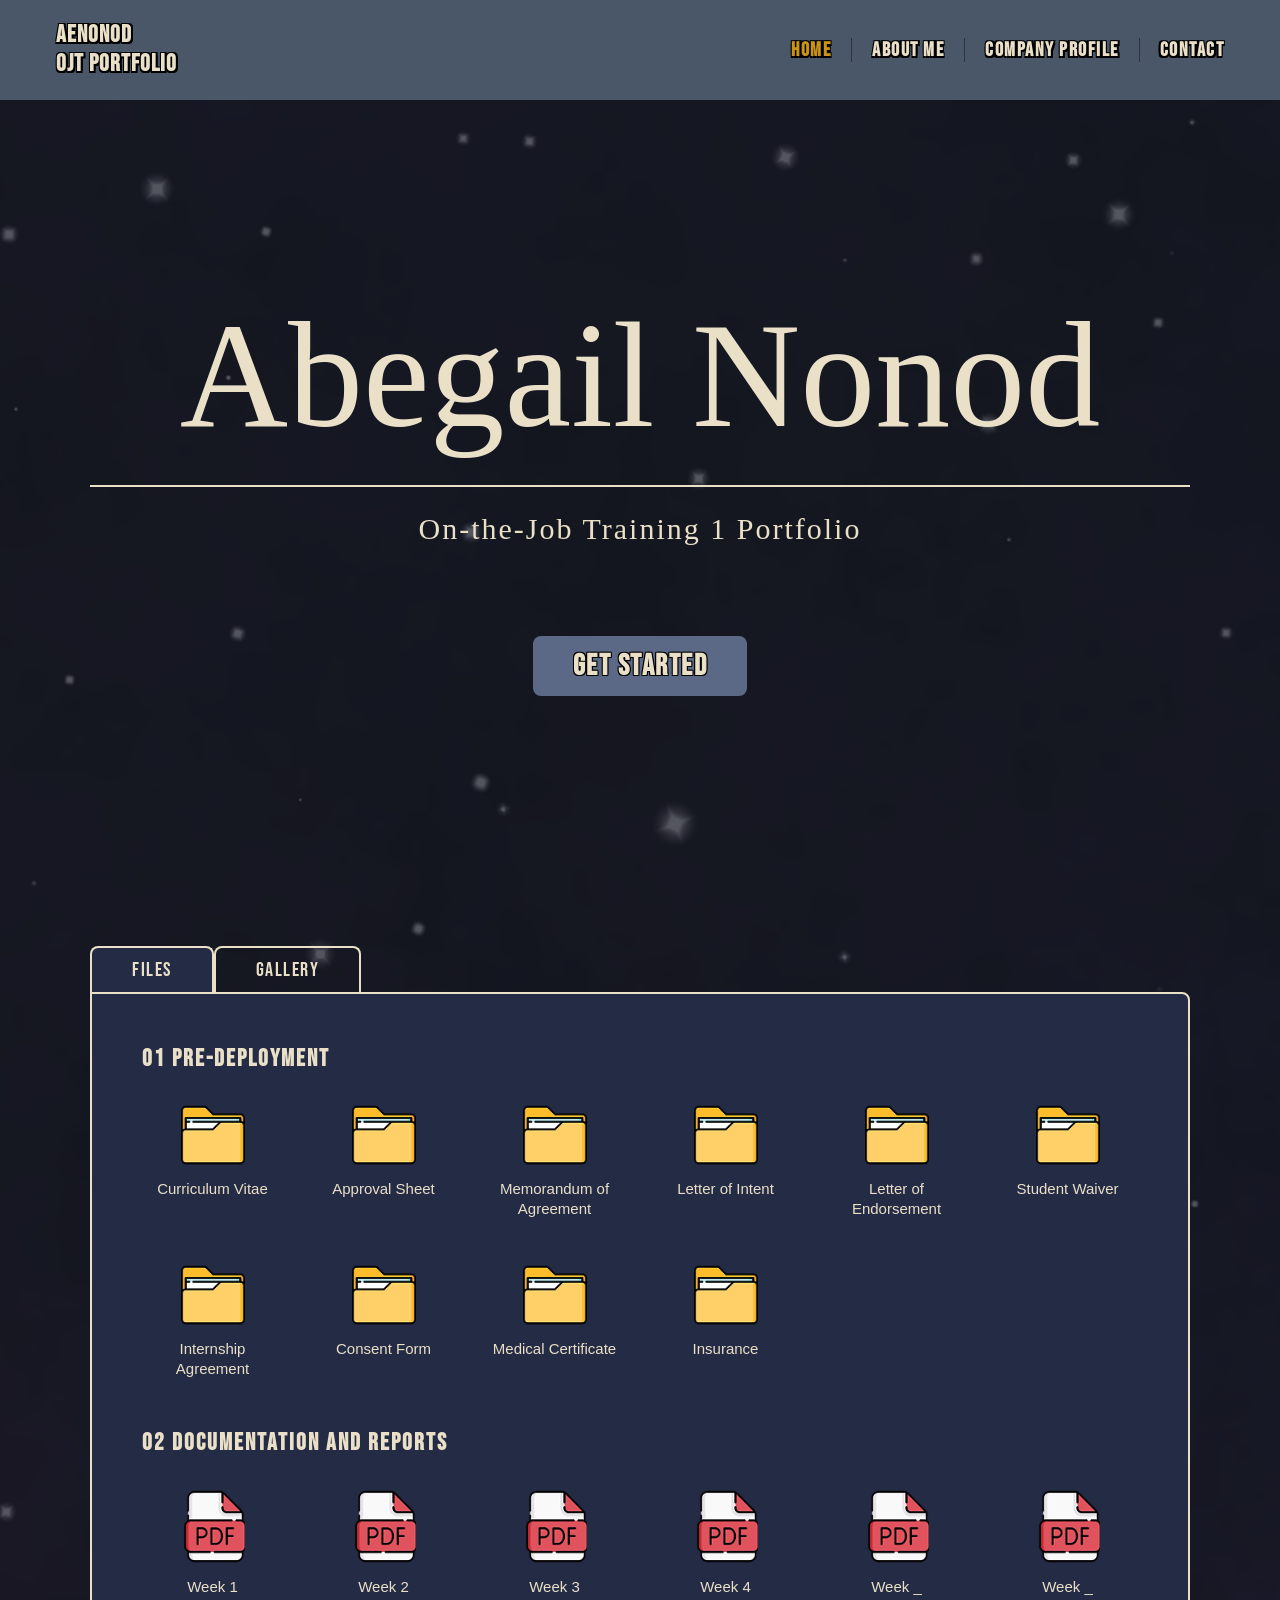
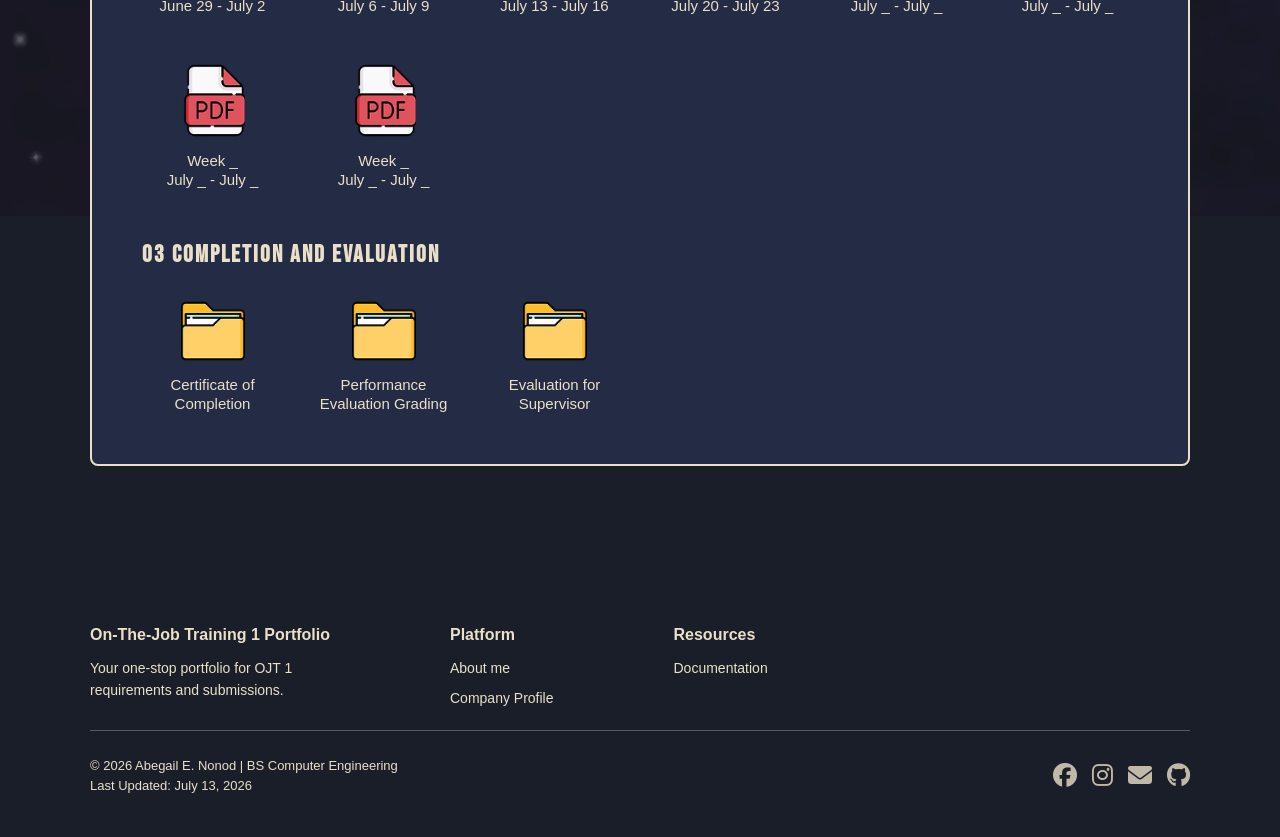
==== index.html @ c4eff2d8 "feat(index): added weeks 1-4 reports" ====
<!DOCTYPE html>
<html lang="en">
<head>
    <meta charset="UTF-8">
    <meta name="viewport" content="width=device-width, initial-scale=1.0">
    <title>Abegail Nonod | OJT Portfolio</title>
    <link rel="icon" type="image/png" href="assets/icons/web_icon.png">
    <meta name="description" content="Homepage for OJT 1 Portfolio">

    <!-- Google Fonts -->
     <!-- Header Font -->
    <link rel="preconnect" href="https://fonts.googleapis.com">
    <link rel="preconnect" href="https://fonts.gstatic.com" crossorigin>
    <link href="https://fonts.googleapis.com/css2?family=Bebas+Neue&display=swap" rel="stylesheet">
    <!-- Cover Font (Name) -->
    <link rel="preconnect" href="https://fonts.googleapis.com">
    <link rel="preconnect" href="https://fonts.gstatic.com" crossorigin>
    <link href="https://fonts.googleapis.com/css2?family=Geologica:wght,CRSV@100..900,0&family=Henny+Penny&display=swap" rel="stylesheet">
    
    <!-- Stylesheet -->
    <link rel="stylesheet" href="https://cdnjs.cloudflare.com/ajax/libs/font-awesome/6.4.2/css/all.min.css">
    <link rel="stylesheet" href="styles/style_index.css">
</head>
<body>

    <!-- Navbar -->
    <header class="navbar" id="navbar">
        <nav class="nav-texts-left" id="nav-left">
            <p>AENONOD <br> OJT PORTFOLIO</p>
        </nav>

        <nav class="nav-links-right" id="nav-right">
            <a href="homepage.html" class="active">HOME</a>
            <a href="about.html">ABOUT ME</a>
            <a href="company.html">COMPANY PROFILE</a>
            <a href="contact.html">CONTACT</a>
        </nav>

        <!-- Mobile hamburger menu button -->
        <button class="hamburger-btn" id="hamburger-btn" type="button" aria-label="Toggle navigation menu">
            <img src="../assets/icons/hamburger_menu.svg" alt="Menu Icon">
        </button>
    </header>

    <!-- Main Hero Section -->
    <section class="hero-section">
        <h1 class="hero-name">Abegail Nonod</h1>
        
        <div class="hero-divider"></div>
        
        <p class="hero-subtitle">On-the-Job Training 1 Portfolio</p>

        <a href="#portfolio-content" class="hero-btn">GET STARTED</a>
    </section>

    <!-- Portfolio Tabbed Interface -->
    <section class="portfolio-section" id="portfolio-content">
        
        <!-- The Tab Buttons -->
        <div class="tabs-container">
            <button class="tab-btn active" id="btn-files">FILES</button>
            <button class="tab-btn" id="btn-gallery">GALLERY</button>
        </div>
        
        <!-- The Main Content Frame -->
        <div class="content-frame">
            
            <!-- 1. Files Content (Visible by default) -->
            <div class="frame-content active" id="content-files">
                
                <!-- PRE-DEPLOYMENT SECTION -->
                <h3 class="section-title">01 PRE-DEPLOYMENT</h3>
                <div class="icon-grid">
                    <!-- Icon Item 1 -->
                    <div class="icon-item pdf-trigger" data-pdf="assets/files/nonod_cv.pdf">
                        <img src="assets/icons/folder.png" alt="Folder Icon">
                        <p>Curriculum Vitae</p>
                    </div>
                    
                    <!-- Icon Item 2 -->
                    <div class="icon-item">
                        <img src="assets/icons/folder.png" alt="Folder Icon">
                        <p>Approval Sheet</p>
                    </div>
                    
                    <!-- Icon Item 3 -->
                    <div class="icon-item pdf-trigger" data-pdf="assets/files/ntc_moa.pdf">
                        <img src="assets/icons/folder.png" alt="Folder Icon">
                        <p>Memorandum of Agreement</p>
                    </div>

                    <!-- Icon Item 4 -->
                    <div class="icon-item pdf-trigger" data-pdf="assets/files/nonod_loi.pdf">
                        <img src="assets/icons/folder.png" alt="Folder Icon">
                        <p>Letter of Intent</p>
                    </div>

                    <!-- Icon Item 5 -->
                    <div class="icon-item pdf-trigger" data-pdf="assets/files/nonod_loe.pdf">
                        <img src="assets/icons/folder.png" alt="Folder Icon">
                        <p>Letter of Endorsement</p>
                    </div>

                    <!-- Icon Item 6 -->
                    <div class="icon-item pdf-trigger" data-pdf="assets/files/nonod_student-waiver.pdf">
                        <img src="assets/icons/folder.png" alt="Folder Icon">
                        <p>Student Waiver</p>
                    </div>

                    <!-- Icon Item 7 -->
                    <div class="icon-item">
                        <img src="assets/icons/folder.png" alt="Folder Icon">
                        <p>Internship Agreement</p>
                    </div>

                    <!-- Icon Item 8 -->
                    <div class="icon-item">
                        <img src="assets/icons/folder.png" alt="Folder Icon">
                        <p>Consent Form</p>
                    </div>

                    <!-- Icon Item 9 -->
                    <div class="icon-item pdf-trigger" data-pdf="assets/files/nonod_medcert.pdf">
                        <img src="assets/icons/folder.png" alt="Folder Icon">
                        <p>Medical Certificate</p>
                    </div>

                    <!-- Icon Item 10 -->
                    <div class="icon-item pdf-trigger" data-pdf="assets/files/nonod_insurance.pdf">
                        <img src="assets/icons/folder.png" alt="Folder Icon">
                        <p>Insurance</p>
                    </div>
                </div>

                <!-- DOCUMENTATION AND REPORTS SECTION -->
                <h3 class="section-title" style="margin-top: 50px;">02 DOCUMENTATION AND REPORTS</h3>
                <div class="icon-grid">
                    <!-- PDF Item 1 -->
                    <div class="icon-item pdf-trigger" data-pdf="assets/files/weekly-docu_week1.pdf">
                        <img src="assets/icons/pdf.png" alt="PDF Icon">
                        <p>Week 1<br>June 29 - July 2</p>
                    </div>
                    
                    <!-- PDF Item 2 -->
                    <div class="icon-item pdf-trigger" data-pdf="assets/files/weekly-docu_week2.pdf">
                        <img src="assets/icons/pdf.png" alt="PDF Icon">
                        <p>Week 2<br>July 6 - July 9</p>
                    </div>

                    <!-- PDF Item 3 -->
                    <div class="icon-item pdf-trigger" data-pdf="assets/files/weekly-docu_week3.pdf">
                        <img src="assets/icons/pdf.png" alt="PDF Icon">
                        <p>Week 3<br>July 13 - July 16</p>
                    </div>

                    <!-- PDF Item 4 -->
                    <div class="icon-item pdf-trigger" data-pdf="assets/files/weekly-docu_week4.pdf">
                        <img src="assets/icons/pdf.png" alt="PDF Icon">
                        <p>Week 4<br>July 20 - July 23</p>
                    </div>

                    <!-- PDF Item 5 -->
                    <div class="icon-item">
                        <img src="assets/icons/pdf.png" alt="PDF Icon">
                        <p>Week _<br>July _ - July _</p>
                    </div>

                    <!-- PDF Item 6 -->
                    <div class="icon-item">
                        <img src="assets/icons/pdf.png" alt="PDF Icon">
                        <p>Week _<br>July _ - July _</p>
                    </div>

                    <!-- PDF Item 7 -->
                    <div class="icon-item">
                        <img src="assets/icons/pdf.png" alt="PDF Icon">
                        <p>Week _<br>July _ - July _</p>
                    </div>

                    <!-- PDF Item 8 -->
                    <div class="icon-item">
                        <img src="assets/icons/pdf.png" alt="PDF Icon">
                        <p>Week _<br>July _ - July _</p>
                    </div>
                </div>

                <!-- COMPLETION AND EVALUATION SECTION -->
                <h3 class="section-title" style="margin-top: 50px;">03 COMPLETION AND EVALUATION</h3>
                <div class="icon-grid">
                    <!-- Icon Item 1 -->
                    <div class="icon-item">
                        <img src="assets/icons/folder.png" alt="Folder Icon">
                        <p>Certificate of Completion</p>
                    </div>

                    <!-- Icon Item 2 -->
                    <div class="icon-item">
                        <img src="assets/icons/folder.png" alt="Folder Icon">
                        <p>Performance Evaluation Grading</p>
                    </div>

                    <!-- Icon Item 3 -->
                    <div class="icon-item">
                        <img src="assets/icons/folder.png" alt="Folder Icon">
                        <p>Evaluation for Supervisor</p>
                    </div>
                </div>

            </div>
            
            <!-- 2. Gallery Content (Hidden by default) -->
            <div class="frame-content" id="content-gallery">
                <h3 class="section-title">WEEK 1</h3>
                <div class="gallery-grid">
                    
                    <div class="polaroid gallery-trigger" data-index="0">
                        <div class="polaroid-inner">
                            <img src="assets/images/week1/0629-1.jpg" alt="Gallery Photo 1" class="gallery-img">
                            <p class="caption">06_29_2026.jpg</p>
                            <i class="fa-solid fa-star star-top-right"></i>
                            <i class="fa-solid fa-star star-bottom-left"></i>
                        </div>
                    </div>

                    <div class="polaroid gallery-trigger" data-index="1">
                        <div class="polaroid-inner">
                            <img src="assets/images/week1/0629-2.jpg" alt="Gallery Photo 2" class="gallery-img">
                            <p class="caption">06_29_2026.jpg</p>
                            <i class="fa-solid fa-star star-top-right"></i>
                            <i class="fa-solid fa-star star-bottom-left"></i>
                        </div>
                    </div>

                    <div class="polaroid gallery-trigger" data-index="2">
                        <div class="polaroid-inner">
                            <img src="assets/images/week1/0629-3.jpg" alt="Gallery Photo 3" class="gallery-img">
                            <p class="caption">06_29_2026.jpg</p>
                            <i class="fa-solid fa-star star-top-right"></i>
                            <i class="fa-solid fa-star star-bottom-left"></i>
                        </div>
                    </div>

                    <div class="polaroid gallery-trigger" data-index="3">
                        <div class="polaroid-inner">
                            <img src="assets/images/week1/0629-4.jpg" alt="Gallery Photo 4" class="gallery-img">
                            <p class="caption">06_29_2026.jpg</p>
                            <i class="fa-solid fa-star star-top-right"></i>
                            <i class="fa-solid fa-star star-bottom-left"></i>
                        </div>
                    </div>

                    <div class="polaroid gallery-trigger" data-index="4">
                        <div class="polaroid-inner">
                            <img src="assets/images/week1/0629-5.jpg" alt="Gallery Photo 5" class="gallery-img">
                            <p class="caption">06_29_2026.jpg</p>
                            <i class="fa-solid fa-star star-top-right"></i>
                            <i class="fa-solid fa-star star-bottom-left"></i>
                        </div>
                    </div>

                    <div class="polaroid gallery-trigger" data-index="5">
                        <div class="polaroid-inner">
                            <img src="assets/images/week1/0629-6.jpg" alt="Gallery Photo 6" class="gallery-img">
                            <p class="caption">06_29_2026.jpg</p>
                            <i class="fa-solid fa-star star-top-right"></i>
                            <i class="fa-solid fa-star star-bottom-left"></i>
                        </div>
                    </div>

                    <div class="polaroid gallery-trigger" data-index="6">
                        <div class="polaroid-inner">
                            <img src="assets/images/week1/0629-7.jpg" alt="Gallery Photo 7" class="gallery-img">
                            <p class="caption">06_29_2026.jpg</p>
                            <i class="fa-solid fa-star star-top-right"></i>
                            <i class="fa-solid fa-star star-bottom-left"></i>
                        </div>
                    </div>

                    <div class="polaroid gallery-trigger" data-index="7">
                        <div class="polaroid-inner">
                            <img src="assets/images/week1/0629-8.jpg" alt="Gallery Photo 8" class="gallery-img">
                            <p class="caption">06_29_2026.jpg</p>
                            <i class="fa-solid fa-star star-top-right"></i>
                            <i class="fa-solid fa-star star-bottom-left"></i>
                        </div>
                    </div>

                    <div class="polaroid gallery-trigger" data-index="8">
                        <div class="polaroid-inner">
                            <img src="assets/images/week1/0630-1.jpg" alt="Gallery Photo 9" class="gallery-img">
                            <p class="caption">06_30_2026.jpg</p>
                            <i class="fa-solid fa-star star-top-right"></i>
                            <i class="fa-solid fa-star star-bottom-left"></i>
                        </div>
                    </div>

                    <div class="polaroid gallery-trigger" data-index="9">
                        <div class="polaroid-inner">
                            <img src="assets/images/week1/0630-2.jpg" alt="Gallery Photo 10" class="gallery-img">
                            <p class="caption">06_30_2026.jpg</p>
                            <i class="fa-solid fa-star star-top-right"></i>
                            <i class="fa-solid fa-star star-bottom-left"></i>
                        </div>
                    </div>

                    <div class="polaroid gallery-trigger" data-index="10">
                        <div class="polaroid-inner">
                            <img src="assets/images/week1/0702-1.jpg" alt="Gallery Photo 11" class="gallery-img">
                            <p class="caption">07_02_2026.jpg</p>
                            <i class="fa-solid fa-star star-top-right"></i>
                            <i class="fa-solid fa-star star-bottom-left"></i>
                        </div>
                    </div>

                    <div class="polaroid gallery-trigger" data-index="11">
                        <div class="polaroid-inner">
                            <img src="assets/images/week1/0702-2.jpg" alt="Gallery Photo 12" class="gallery-img">
                            <p class="caption">07_02_2026.jpg</p>
                            <i class="fa-solid fa-star star-top-right"></i>
                            <i class="fa-solid fa-star star-bottom-left"></i>
                        </div>
                    </div>

                    <div class="polaroid gallery-trigger" data-index="12">
                        <div class="polaroid-inner">
                            <img src="assets/images/week1/0702-3.jpg" alt="Gallery Photo 13" class="gallery-img">
                            <p class="caption">07_02_2026.jpg</p>
                            <i class="fa-solid fa-star star-top-right"></i>
                            <i class="fa-solid fa-star star-bottom-left"></i>
                        </div>
                    </div>

                    <div class="polaroid gallery-trigger" data-index="13">
                        <div class="polaroid-inner">
                            <img src="assets/images/week1/0702-4.jpg" alt="Gallery Photo 14" class="gallery-img">
                            <p class="caption">07_02_2026.jpg</p>
                            <i class="fa-solid fa-star star-top-right"></i>
                            <i class="fa-solid fa-star star-bottom-left"></i>
                        </div>
                    </div>
                    
                </div>

                <h3 class="section-title"><br>WEEK 2</h3>
                <div class="gallery-grid">
                    
                    <div class="polaroid gallery-trigger" data-index="0">
                        <div class="polaroid-inner">
                            <img src="assets/images/week2/0706-1.jpg" alt="Gallery Photo 1" class="gallery-img">
                            <p class="caption">07_06_2026.jpg</p>
                            <i class="fa-solid fa-star star-top-right"></i>
                            <i class="fa-solid fa-star star-bottom-left"></i>
                        </div>
                    </div>

                    <div class="polaroid gallery-trigger" data-index="1">
                        <div class="polaroid-inner">
                            <img src="assets/images/week2/0706-2.jpg" alt="Gallery Photo 2" class="gallery-img">
                            <p class="caption">07_06_2026.jpg</p>
                            <i class="fa-solid fa-star star-top-right"></i>
                            <i class="fa-solid fa-star star-bottom-left"></i>
                        </div>
                    </div>

                    <div class="polaroid gallery-trigger" data-index="2">
                        <div class="polaroid-inner">
                            <img src="assets/images/week2/0706-3.jpg" alt="Gallery Photo 3" class="gallery-img">
                            <p class="caption">07_06_2026.jpg</p>
                            <i class="fa-solid fa-star star-top-right"></i>
                            <i class="fa-solid fa-star star-bottom-left"></i>
                        </div>
                    </div>

                    <div class="polaroid gallery-trigger" data-index="3">
                        <div class="polaroid-inner">
                            <img src="assets/images/week2/0706-4.jpg" alt="Gallery Photo 4" class="gallery-img">
                            <p class="caption">07_06_2026.jpg</p>
                            <i class="fa-solid fa-star star-top-right"></i>
                            <i class="fa-solid fa-star star-bottom-left"></i>
                        </div>
                    </div>

                    <div class="polaroid gallery-trigger" data-index="4">
                        <div class="polaroid-inner">
                            <img src="assets/images/week2/0706-5.jpg" alt="Gallery Photo 5" class="gallery-img">
                            <p class="caption">07_06_2026.jpg</p>
                            <i class="fa-solid fa-star star-top-right"></i>
                            <i class="fa-solid fa-star star-bottom-left"></i>
                        </div>
                    </div>

                    <div class="polaroid gallery-trigger" data-index="5">
                        <div class="polaroid-inner">
                            <img src="assets/images/week2/0706-6.jpg" alt="Gallery Photo 6" class="gallery-img">
                            <p class="caption">07_06_2026.jpg</p>
                            <i class="fa-solid fa-star star-top-right"></i>
                            <i class="fa-solid fa-star star-bottom-left"></i>
                        </div>
                    </div>

                    <div class="polaroid gallery-trigger" data-index="6">
                        <div class="polaroid-inner">
                            <img src="assets/images/week2/0706-7.jpg" alt="Gallery Photo 7" class="gallery-img">
                            <p class="caption">07_06_2026.jpg</p>
                            <i class="fa-solid fa-star star-top-right"></i>
                            <i class="fa-solid fa-star star-bottom-left"></i>
                        </div>
                    </div>

                    <div class="polaroid gallery-trigger" data-index="7">
                        <div class="polaroid-inner">
                            <img src="assets/images/week2/0706-8.jpg" alt="Gallery Photo 8" class="gallery-img">
                            <p class="caption">07_06_2026.jpg</p>
                            <i class="fa-solid fa-star star-top-right"></i>
                            <i class="fa-solid fa-star star-bottom-left"></i>
                        </div>
                    </div>

                    <div class="polaroid gallery-trigger" data-index="8">
                        <div class="polaroid-inner">
                            <img src="assets/images/week2/0707-1.jpg" alt="Gallery Photo 9" class="gallery-img">
                            <p class="caption">07_07_2026.jpg</p>
                            <i class="fa-solid fa-star star-top-right"></i>
                            <i class="fa-solid fa-star star-bottom-left"></i>
                        </div>
                    </div>

                    <div class="polaroid gallery-trigger" data-index="9">
                        <div class="polaroid-inner">
                            <img src="assets/images/week2/0707-2.jpg" alt="Gallery Photo 10" class="gallery-img">
                            <p class="caption">07_07_2026.jpg</p>
                            <i class="fa-solid fa-star star-top-right"></i>
                            <i class="fa-solid fa-star star-bottom-left"></i>
                        </div>
                    </div>

                    <div class="polaroid gallery-trigger" data-index="10">
                        <div class="polaroid-inner">
                            <img src="assets/images/week2/0707-3.jpg" alt="Gallery Photo 11" class="gallery-img">
                            <p class="caption">07_07_2026.jpg</p>
                            <i class="fa-solid fa-star star-top-right"></i>
                            <i class="fa-solid fa-star star-bottom-left"></i>
                        </div>
                    </div>

                    <div class="polaroid gallery-trigger" data-index="11">
                        <div class="polaroid-inner">
                            <img src="assets/images/week2/0707-4.jpg" alt="Gallery Photo 12" class="gallery-img">
                            <p class="caption">07_07_2026.jpg</p>
                            <i class="fa-solid fa-star star-top-right"></i>
                            <i class="fa-solid fa-star star-bottom-left"></i>
                        </div>
                    </div>

                    <div class="polaroid gallery-trigger" data-index="12">
                        <div class="polaroid-inner">
                            <img src="assets/images/week2/0707-5.jpg" alt="Gallery Photo 13" class="gallery-img">
                            <p class="caption">07_07_2026.jpg</p>
                            <i class="fa-solid fa-star star-top-right"></i>
                            <i class="fa-solid fa-star star-bottom-left"></i>
                        </div>
                    </div>

                    <div class="polaroid gallery-trigger" data-index="13">
                        <div class="polaroid-inner">
                            <img src="assets/images/week2/0708-1.jpg" alt="Gallery Photo 14" class="gallery-img">
                            <p class="caption">07_08_2026.jpg</p>
                            <i class="fa-solid fa-star star-top-right"></i>
                            <i class="fa-solid fa-star star-bottom-left"></i>
                        </div>
                    </div>

                    <div class="polaroid gallery-trigger" data-index="14">
                        <div class="polaroid-inner">
                            <img src="assets/images/week2/0708-2.jpg" alt="Gallery Photo 15" class="gallery-img">
                            <p class="caption">07_08_2026.jpg</p>
                            <i class="fa-solid fa-star star-top-right"></i>
                            <i class="fa-solid fa-star star-bottom-left"></i>
                        </div>
                    </div>

                    <div class="polaroid gallery-trigger" data-index="15">
                        <div class="polaroid-inner">
                            <img src="assets/images/week2/0708-3.jpg" alt="Gallery Photo 16" class="gallery-img">
                            <p class="caption">07_08_2026.jpg</p>
                            <i class="fa-solid fa-star star-top-right"></i>
                            <i class="fa-solid fa-star star-bottom-left"></i>
                        </div>
                    </div>

                    <div class="polaroid gallery-trigger" data-index="16">
                        <div class="polaroid-inner">
                            <img src="assets/images/week2/0708-4.jpg" alt="Gallery Photo 17" class="gallery-img">
                            <p class="caption">07_08_2026.jpg</p>
                            <i class="fa-solid fa-star star-top-right"></i>
                            <i class="fa-solid fa-star star-bottom-left"></i>
                        </div>
                    </div>

                    <div class="polaroid gallery-trigger" data-index="17">
                        <div class="polaroid-inner">
                            <img src="assets/images/week2/0709-1.jpg" alt="Gallery Photo 18" class="gallery-img">
                            <p class="caption">07_09_2026.jpg</p>
                            <i class="fa-solid fa-star star-top-right"></i>
                            <i class="fa-solid fa-star star-bottom-left"></i>
                        </div>
                    </div>

                    <div class="polaroid gallery-trigger" data-index="18">
                        <div class="polaroid-inner">
                            <img src="assets/images/week2/0709-2.jpg" alt="Gallery Photo 19" class="gallery-img">
                            <p class="caption">07_09_2026.jpg</p>
                            <i class="fa-solid fa-star star-top-right"></i>
                            <i class="fa-solid fa-star star-bottom-left"></i>
                        </div>
                    </div>

                    <div class="polaroid gallery-trigger" data-index="19">
                        <div class="polaroid-inner">
                            <img src="assets/images/week2/0709-3.jpg" alt="Gallery Photo 20" class="gallery-img">
                            <p class="caption">07_09_2026.jpg</p>
                            <i class="fa-solid fa-star star-top-right"></i>
                            <i class="fa-solid fa-star star-bottom-left"></i>
                        </div>
                    </div>

                    <div class="polaroid gallery-trigger" data-index="20">
                        <div class="polaroid-inner">
                            <img src="assets/images/week2/0709-4.jpg" alt="Gallery Photo 21" class="gallery-img">
                            <p class="caption">07_09_2026.jpg</p>
                            <i class="fa-solid fa-star star-top-right"></i>
                            <i class="fa-solid fa-star star-bottom-left"></i>
                        </div>
                    </div>

                    <div class="polaroid gallery-trigger" data-index="21">
                        <div class="polaroid-inner">
                            <img src="assets/images/week2/0709-5.jpg" alt="Gallery Photo 22" class="gallery-img">
                            <p class="caption">07_09_2026.jpg</p>
                            <i class="fa-solid fa-star star-top-right"></i>
                            <i class="fa-solid fa-star star-bottom-left"></i>
                        </div>
                    </div>

                    <div class="polaroid gallery-trigger" data-index="22">
                        <div class="polaroid-inner">
                            <img src="assets/images/week2/0709-6.jpg" alt="Gallery Photo 23" class="gallery-img">
                            <p class="caption">07_09_2026.jpg</p>
                            <i class="fa-solid fa-star star-top-right"></i>
                            <i class="fa-solid fa-star star-bottom-left"></i>
                        </div>
                    </div>

                    <div class="polaroid gallery-trigger" data-index="23">
                        <div class="polaroid-inner">
                            <img src="assets/images/week2/0709-7.jpg" alt="Gallery Photo 24" class="gallery-img">
                            <p class="caption">07_09_2026.jpg</p>
                            <i class="fa-solid fa-star star-top-right"></i>
                            <i class="fa-solid fa-star star-bottom-left"></i>
                        </div>
                    </div>
                </div>

                <h3 class="section-title"><br>WEEK 3</h3>
                <div class="gallery-grid">
                    
                    <div class="polaroid gallery-trigger" data-index="0">
                        <div class="polaroid-inner">
                            <img src="assets/images/week3/0713-1.jpg" alt="Gallery Photo 1" class="gallery-img">
                            <p class="caption">07_13_2026.jpg</p>
                            <i class="fa-solid fa-star star-top-right"></i>
                            <i class="fa-solid fa-star star-bottom-left"></i>
                        </div>
                    </div>

                    <div class="polaroid gallery-trigger" data-index="1">
                        <div class="polaroid-inner">
                            <img src="assets/images/week3/0713-2.jpg" alt="Gallery Photo 2" class="gallery-img">
                            <p class="caption">07_13_2026.jpg</p>
                            <i class="fa-solid fa-star star-top-right"></i>
                            <i class="fa-solid fa-star star-bottom-left"></i>
                        </div>
                    </div>

                    <div class="polaroid gallery-trigger" data-index="2">
                        <div class="polaroid-inner">
                            <img src="assets/images/week3/0713-3.jpg" alt="Gallery Photo 3" class="gallery-img">
                            <p class="caption">07_13_2026.jpg</p>
                            <i class="fa-solid fa-star star-top-right"></i>
                            <i class="fa-solid fa-star star-bottom-left"></i>
                        </div>
                    </div>

                    <div class="polaroid gallery-trigger" data-index="3">
                        <div class="polaroid-inner">
                            <img src="assets/images/week3/0713-4.jpg" alt="Gallery Photo 4" class="gallery-img">
                            <p class="caption">07_13_2026.jpg</p>
                            <i class="fa-solid fa-star star-top-right"></i>
                            <i class="fa-solid fa-star star-bottom-left"></i>
                        </div>
                    </div>

                    <div class="polaroid gallery-trigger" data-index="4">
                        <div class="polaroid-inner">
                            <img src="assets/images/week3/0714-1.jpg" alt="Gallery Photo 5" class="gallery-img">
                            <p class="caption">07_14_2026.jpg</p>
                            <i class="fa-solid fa-star star-top-right"></i>
                            <i class="fa-solid fa-star star-bottom-left"></i>
                        </div>
                    </div>

                    <div class="polaroid gallery-trigger" data-index="5">
                        <div class="polaroid-inner">
                            <img src="assets/images/week3/0714-2.jpg" alt="Gallery Photo 6" class="gallery-img">
                            <p class="caption">07_14_2026.jpg</p>
                            <i class="fa-solid fa-star star-top-right"></i>
                            <i class="fa-solid fa-star star-bottom-left"></i>
                        </div>
                    </div>

                    <div class="polaroid gallery-trigger" data-index="6">
                        <div class="polaroid-inner">
                            <img src="assets/images/week3/0714-3.jpg" alt="Gallery Photo 7" class="gallery-img">
                            <p class="caption">07_14_2026.jpg</p>
                            <i class="fa-solid fa-star star-top-right"></i>
                            <i class="fa-solid fa-star star-bottom-left"></i>
                        </div>
                    </div>

                    <div class="polaroid gallery-trigger" data-index="7">
                        <div class="polaroid-inner">
                            <img src="assets/images/week3/0714-4.jpg" alt="Gallery Photo 8" class="gallery-img">
                            <p class="caption">07_14_2026.jpg</p>
                            <i class="fa-solid fa-star star-top-right"></i>
                            <i class="fa-solid fa-star star-bottom-left"></i>
                        </div>
                    </div>

                    <div class="polaroid gallery-trigger" data-index="8">
                        <div class="polaroid-inner">
                            <img src="assets/images/week3/0714-5.jpg" alt="Gallery Photo 9" class="gallery-img">
                            <p class="caption">07_14_2026.jpg</p>
                            <i class="fa-solid fa-star star-top-right"></i>
                            <i class="fa-solid fa-star star-bottom-left"></i>
                        </div>
                    </div>

                    <div class="polaroid gallery-trigger" data-index="9">
                        <div class="polaroid-inner">
                            <img src="assets/images/week3/0714-6.jpg" alt="Gallery Photo 10" class="gallery-img">
                            <p class="caption">07_14_2026.jpg</p>
                            <i class="fa-solid fa-star star-top-right"></i>
                            <i class="fa-solid fa-star star-bottom-left"></i>
                        </div>
                    </div>

                    <div class="polaroid gallery-trigger" data-index="10">
                        <div class="polaroid-inner">
                            <img src="assets/images/week3/0715-1.jpg" alt="Gallery Photo 11" class="gallery-img">
                            <p class="caption">07_15_2026.jpg</p>
                            <i class="fa-solid fa-star star-top-right"></i>
                            <i class="fa-solid fa-star star-bottom-left"></i>
                        </div>
                    </div>

                    <div class="polaroid gallery-trigger" data-index="11">
                        <div class="polaroid-inner">
                            <img src="assets/images/week3/0715-2.jpg" alt="Gallery Photo 12" class="gallery-img">
                            <p class="caption">07_15_2026.jpg</p>
                            <i class="fa-solid fa-star star-top-right"></i>
                            <i class="fa-solid fa-star star-bottom-left"></i>
                        </div>
                    </div>

                    <div class="polaroid gallery-trigger" data-index="12">
                        <div class="polaroid-inner">
                            <img src="assets/images/week3/0715-3.jpg" alt="Gallery Photo 13" class="gallery-img">
                            <p class="caption">07_15_2026.jpg</p>
                            <i class="fa-solid fa-star star-top-right"></i>
                            <i class="fa-solid fa-star star-bottom-left"></i>
                        </div>
                    </div>

                    <div class="polaroid gallery-trigger" data-index="13">
                        <div class="polaroid-inner">
                            <img src="assets/images/week3/0715-4.jpg" alt="Gallery Photo 14" class="gallery-img">
                            <p class="caption">07_15_2026.jpg</p>
                            <i class="fa-solid fa-star star-top-right"></i>
                            <i class="fa-solid fa-star star-bottom-left"></i>
                        </div>
                    </div>

                    <div class="polaroid gallery-trigger" data-index="14">
                        <div class="polaroid-inner">
                            <img src="assets/images/week3/0715-5.jpg" alt="Gallery Photo 15" class="gallery-img">
                            <p class="caption">07_15_2026.jpg</p>
                            <i class="fa-solid fa-star star-top-right"></i>
                            <i class="fa-solid fa-star star-bottom-left"></i>
                        </div>
                    </div>

                    <div class="polaroid gallery-trigger" data-index="15">
                        <div class="polaroid-inner">
                            <img src="assets/images/week3/0715-6.jpg" alt="Gallery Photo 16" class="gallery-img">
                            <p class="caption">07_15_2026.jpg</p>
                            <i class="fa-solid fa-star star-top-right"></i>
                            <i class="fa-solid fa-star star-bottom-left"></i>
                        </div>
                    </div>

                    <div class="polaroid gallery-trigger" data-index="16">
                        <div class="polaroid-inner">
                            <img src="assets/images/week3/0716-1.jpg" alt="Gallery Photo 17" class="gallery-img">
                            <p class="caption">07_16_2026.jpg</p>
                            <i class="fa-solid fa-star star-top-right"></i>
                            <i class="fa-solid fa-star star-bottom-left"></i>
                        </div>
                    </div>

                    <div class="polaroid gallery-trigger" data-index="17">
                        <div class="polaroid-inner">
                            <img src="assets/images/week3/0716-2.jpg" alt="Gallery Photo 18" class="gallery-img">
                            <p class="caption">07_16_2026.jpg</p>
                            <i class="fa-solid fa-star star-top-right"></i>
                            <i class="fa-solid fa-star star-bottom-left"></i>
                        </div>
                    </div>

                    <div class="polaroid gallery-trigger" data-index="18">
                        <div class="polaroid-inner">
                            <img src="assets/images/week3/0716-3.jpg" alt="Gallery Photo 19" class="gallery-img">
                            <p class="caption">07_16_2026.jpg</p>
                            <i class="fa-solid fa-star star-top-right"></i>
                            <i class="fa-solid fa-star star-bottom-left"></i>
                        </div>
                    </div>

                    <div class="polaroid gallery-trigger" data-index="19">
                        <div class="polaroid-inner">
                            <img src="assets/images/week3/0716-4.jpg" alt="Gallery Photo 20" class="gallery-img">
                            <p class="caption">07_16_2026.jpg</p>
                            <i class="fa-solid fa-star star-top-right"></i>
                            <i class="fa-solid fa-star star-bottom-left"></i>
                        </div>
                    </div>

                    <div class="polaroid gallery-trigger" data-index="20">
                        <div class="polaroid-inner">
                            <img src="assets/images/week3/0716-5.jpg" alt="Gallery Photo 21" class="gallery-img">
                            <p class="caption">07_16_2026.jpg</p>
                            <i class="fa-solid fa-star star-top-right"></i>
                            <i class="fa-solid fa-star star-bottom-left"></i>
                        </div>
                    </div>
                </div>

                <h3 class="section-title"><br>WEEK 4</h3>
                <div class="gallery-grid">
                    
                    <div class="polaroid gallery-trigger" data-index="0">
                        <div class="polaroid-inner">
                            <img src="assets/images/week4/0720-1.jpg" alt="Gallery Photo 1" class="gallery-img">
                            <p class="caption">07_20_2026.jpg</p>
                            <i class="fa-solid fa-star star-top-right"></i>
                            <i class="fa-solid fa-star star-bottom-left"></i>
                        </div>
                    </div>

                    <div class="polaroid gallery-trigger" data-index="1">
                        <div class="polaroid-inner">
                            <img src="assets/images/week4/0720-2.jpg" alt="Gallery Photo 2" class="gallery-img">
                            <p class="caption">07_20_2026.jpg</p>
                            <i class="fa-solid fa-star star-top-right"></i>
                            <i class="fa-solid fa-star star-bottom-left"></i>
                        </div>
                    </div>

                    <div class="polaroid gallery-trigger" data-index="2">
                        <div class="polaroid-inner">
                            <img src="assets/images/week4/0720-3.jpg" alt="Gallery Photo 3" class="gallery-img">
                            <p class="caption">07_20_2026.jpg</p>
                            <i class="fa-solid fa-star star-top-right"></i>
                            <i class="fa-solid fa-star star-bottom-left"></i>
                        </div>
                    </div>

                    <div class="polaroid gallery-trigger" data-index="3">
                        <div class="polaroid-inner">
                            <img src="assets/images/week4/0720-4.jpg" alt="Gallery Photo 4" class="gallery-img">
                            <p class="caption">07_20_2026.jpg</p>
                            <i class="fa-solid fa-star star-top-right"></i>
                            <i class="fa-solid fa-star star-bottom-left"></i>
                        </div>
                    </div>

                    <div class="polaroid gallery-trigger" data-index="4">
                        <div class="polaroid-inner">
                            <img src="assets/images/week4/0721-1.jpg" alt="Gallery Photo 5" class="gallery-img">
                            <p class="caption">07_21_2026.jpg</p>
                            <i class="fa-solid fa-star star-top-right"></i>
                            <i class="fa-solid fa-star star-bottom-left"></i>
                        </div>
                    </div>

                    <div class="polaroid gallery-trigger" data-index="5">
                        <div class="polaroid-inner">
                            <img src="assets/images/week4/0721-2.jpg" alt="Gallery Photo 6" class="gallery-img">
                            <p class="caption">07_21_2026.jpg</p>
                            <i class="fa-solid fa-star star-top-right"></i>
                            <i class="fa-solid fa-star star-bottom-left"></i>
                        </div>
                    </div>

                    <div class="polaroid gallery-trigger" data-index="6">
                        <div class="polaroid-inner">
                            <img src="assets/images/week4/0721-3.jpg" alt="Gallery Photo 7" class="gallery-img">
                            <p class="caption">07_21_2026.jpg</p>
                            <i class="fa-solid fa-star star-top-right"></i>
                            <i class="fa-solid fa-star star-bottom-left"></i>
                        </div>
                    </div>

                    <div class="polaroid gallery-trigger" data-index="7">
                        <div class="polaroid-inner">
                            <img src="assets/images/week4/0721-4.jpg" alt="Gallery Photo 8" class="gallery-img">
                            <p class="caption">07_21_2026.jpg</p>
                            <i class="fa-solid fa-star star-top-right"></i>
                            <i class="fa-solid fa-star star-bottom-left"></i>
                        </div>
                    </div>

                    <div class="polaroid gallery-trigger" data-index="8">
                        <div class="polaroid-inner">
                            <img src="assets/images/week4/0721-5.jpg" alt="Gallery Photo 9" class="gallery-img">
                            <p class="caption">07_21_2026.jpg</p>
                            <i class="fa-solid fa-star star-top-right"></i>
                            <i class="fa-solid fa-star star-bottom-left"></i>
                        </div>
                    </div>

                    <div class="polaroid gallery-trigger" data-index="9">
                        <div class="polaroid-inner">
                            <img src="assets/images/week4/0722-1.jpg" alt="Gallery Photo 10" class="gallery-img">
                            <p class="caption">07_22_2026.jpg</p>
                            <i class="fa-solid fa-star star-top-right"></i>
                            <i class="fa-solid fa-star star-bottom-left"></i>
                        </div>
                    </div>

                    <div class="polaroid gallery-trigger" data-index="10">
                        <div class="polaroid-inner">
                            <img src="assets/images/week4/0722-2.jpg" alt="Gallery Photo 11" class="gallery-img">
                            <p class="caption">07_22_2026.jpg</p>
                            <i class="fa-solid fa-star star-top-right"></i>
                            <i class="fa-solid fa-star star-bottom-left"></i>
                        </div>
                    </div>

                    <div class="polaroid gallery-trigger" data-index="11">
                        <div class="polaroid-inner">
                            <img src="assets/images/week4/0722-3.jpg" alt="Gallery Photo 12" class="gallery-img">
                            <p class="caption">07_22_2026.jpg</p>
                            <i class="fa-solid fa-star star-top-right"></i>
                            <i class="fa-solid fa-star star-bottom-left"></i>
                        </div>
                    </div>

                    <div class="polaroid gallery-trigger" data-index="12">
                        <div class="polaroid-inner">
                            <img src="assets/images/week4/0722-4.jpg" alt="Gallery Photo 13" class="gallery-img">
                            <p class="caption">07_22_2026.jpg</p>
                            <i class="fa-solid fa-star star-top-right"></i>
                            <i class="fa-solid fa-star star-bottom-left"></i>
                        </div>
                    </div>

                    <div class="polaroid gallery-trigger" data-index="13">
                        <div class="polaroid-inner">
                            <img src="assets/images/week4/0722-5.jpg" alt="Gallery Photo 14" class="gallery-img">
                            <p class="caption">07_22_2026.jpg</p>
                            <i class="fa-solid fa-star star-top-right"></i>
                            <i class="fa-solid fa-star star-bottom-left"></i>
                        </div>
                    </div>

                    <div class="polaroid gallery-trigger" data-index="14">
                        <div class="polaroid-inner">
                            <img src="assets/images/week4/0722-6.jpg" alt="Gallery Photo 15" class="gallery-img">
                            <p class="caption">07_22_2026.jpg</p>
                            <i class="fa-solid fa-star star-top-right"></i>
                            <i class="fa-solid fa-star star-bottom-left"></i>
                        </div>
                    </div>

                    <div class="polaroid gallery-trigger" data-index="15">
                        <div class="polaroid-inner">
                            <img src="assets/images/week4/0722-7.jpg" alt="Gallery Photo 16" class="gallery-img">
                            <p class="caption">07_22_2026.jpg</p>
                            <i class="fa-solid fa-star star-top-right"></i>
                            <i class="fa-solid fa-star star-bottom-left"></i>
                        </div>
                    </div>

                    <div class="polaroid gallery-trigger" data-index="16">
                        <div class="polaroid-inner">
                            <img src="assets/images/week4/0723-1.jpg" alt="Gallery Photo 17" class="gallery-img">
                            <p class="caption">07_23_2026.jpg</p>
                            <i class="fa-solid fa-star star-top-right"></i>
                            <i class="fa-solid fa-star star-bottom-left"></i>
                        </div>
                    </div>

                    <div class="polaroid gallery-trigger" data-index="17">
                        <div class="polaroid-inner">
                            <img src="assets/images/week4/0723-2.jpg" alt="Gallery Photo 18" class="gallery-img">
                            <p class="caption">07_23_2026.jpg</p>
                            <i class="fa-solid fa-star star-top-right"></i>
                            <i class="fa-solid fa-star star-bottom-left"></i>
                        </div>
                    </div>

                    <div class="polaroid gallery-trigger" data-index="18">
                        <div class="polaroid-inner">
                            <img src="assets/images/week4/0723-3.jpg" alt="Gallery Photo 19" class="gallery-img">
                            <p class="caption">07_23_2026.jpg</p>
                            <i class="fa-solid fa-star star-top-right"></i>
                            <i class="fa-solid fa-star star-bottom-left"></i>
                        </div>
                    </div>

                    <div class="polaroid gallery-trigger" data-index="19">
                        <div class="polaroid-inner">
                            <img src="assets/images/week4/0723-4.jpg" alt="Gallery Photo 20" class="gallery-img">
                            <p class="caption">07_23_2026.jpg</p>
                            <i class="fa-solid fa-star star-top-right"></i>
                            <i class="fa-solid fa-star star-bottom-left"></i>
                        </div>
                    </div>

                    <div class="polaroid gallery-trigger" data-index="20">
                        <div class="polaroid-inner">
                            <img src="assets/images/week4/0723-5.jpg" alt="Gallery Photo 21" class="gallery-img">
                            <p class="caption">07_23_2026.jpg</p>
                            <i class="fa-solid fa-star star-top-right"></i>
                            <i class="fa-solid fa-star star-bottom-left"></i>
                        </div>
                    </div>

                    <div class="polaroid gallery-trigger" data-index="21">
                        <div class="polaroid-inner">
                            <img src="assets/images/week4/0723-6.jpg" alt="Gallery Photo 22" class="gallery-img">
                            <p class="caption">07_23_2026.jpg</p>
                            <i class="fa-solid fa-star star-top-right"></i>
                            <i class="fa-solid fa-star star-bottom-left"></i>
                        </div>
                    </div>

                    <div class="polaroid gallery-trigger" data-index="22">
                        <div class="polaroid-inner">
                            <img src="assets/images/week4/0723-7.jpg" alt="Gallery Photo 23" class="gallery-img">
                            <p class="caption">07_23_2026.jpg</p>
                            <i class="fa-solid fa-star star-top-right"></i>
                            <i class="fa-solid fa-star star-bottom-left"></i>
                        </div>
                    </div>

                    <div class="polaroid gallery-trigger" data-index="23">
                        <div class="polaroid-inner">
                            <img src="assets/images/week4/0723-8.jpg" alt="Gallery Photo 24" class="gallery-img">
                            <p class="caption">07_23_2026.jpg</p>
                            <i class="fa-solid fa-star star-top-right"></i>
                            <i class="fa-solid fa-star star-bottom-left"></i>
                        </div>
                    </div>

                    <div class="polaroid gallery-trigger" data-index="24">
                        <div class="polaroid-inner">
                            <img src="assets/images/week4/0723-9.jpg" alt="Gallery Photo 25" class="gallery-img">
                            <p class="caption">07_23_2026.jpg</p>
                            <i class="fa-solid fa-star star-top-right"></i>
                            <i class="fa-solid fa-star star-bottom-left"></i>
                        </div>
                    </div>

                    <div class="polaroid gallery-trigger" data-index="25">
                        <div class="polaroid-inner">
                            <img src="assets/images/week4/0723-10.jpg" alt="Gallery Photo 26" class="gallery-img">
                            <p class="caption">07_23_2026.jpg</p>
                            <i class="fa-solid fa-star star-top-right"></i>
                            <i class="fa-solid fa-star star-bottom-left"></i>
                        </div>
                    </div>

                    <div class="polaroid gallery-trigger" data-index="26">
                        <div class="polaroid-inner">
                            <img src="assets/images/week4/0723-11.jpg" alt="Gallery Photo 27" class="gallery-img">
                            <p class="caption">07_23_2026.jpg</p>
                            <i class="fa-solid fa-star star-top-right"></i>
                            <i class="fa-solid fa-star star-bottom-left"></i>
                        </div>
                    </div>

                    <div class="polaroid gallery-trigger" data-index="27">
                        <div class="polaroid-inner">
                            <img src="assets/images/week4/0723-12.jpg" alt="Gallery Photo 28" class="gallery-img">
                            <p class="caption">07_23_2026.jpg</p>
                            <i class="fa-solid fa-star star-top-right"></i>
                            <i class="fa-solid fa-star star-bottom-left"></i>
                        </div>
                    </div>

                    <div class="polaroid gallery-trigger" data-index="28">
                        <div class="polaroid-inner">
                            <img src="assets/images/week4/0723-13.jpg" alt="Gallery Photo 29" class="gallery-img">
                            <p class="caption">07_23_2026.jpg</p>
                            <i class="fa-solid fa-star star-top-right"></i>
                            <i class="fa-solid fa-star star-bottom-left"></i>
                        </div>
                    </div>

                    <div class="polaroid gallery-trigger" data-index="29">
                        <div class="polaroid-inner">
                            <img src="assets/images/week4/0723-14.jpg" alt="Gallery Photo 30" class="gallery-img">
                            <p class="caption">07_23_2026.jpg</p>
                            <i class="fa-solid fa-star star-top-right"></i>
                            <i class="fa-solid fa-star star-bottom-left"></i>
                        </div>
                    </div>
                </div>
            </div>
        </div>
    </section>

    <!-- The PDF Modal Overlay -->
    <div id="pdf-modal" class="modal-overlay">
        <div class="modal-content">
            <!-- The X button to close the window -->
            <span class="close-btn" id="close-modal">&times;</span>
            
            <!-- The iframe is what actually displays the PDF -->
            <iframe id="pdf-frame" src="" width="100%" height="100%" style="border: none; border-radius: 4px;"></iframe>
        </div>
    </div>

    <div id="image-modal" class="modal-overlay">
        <div class="image-modal-content">
            <span class="close-btn" id="close-image-modal">&times;</span>
            
            <span class="nav-arrow prev-arrow" id="prev-btn"><i class="fa-solid fa-chevron-left"></i></span>
            <span class="nav-arrow next-arrow" id="next-btn"><i class="fa-solid fa-chevron-right"></i></span>
            
            <img id="modal-image-display" src="" alt="Enlarged View">
        </div>
    </div>

    <!-- Footer -->
    <footer class="footer-section">
        <div class="footer-container">
            
            <div class="footer-top">
                <div class="footer-col description-col">
                    <h4>On-The-Job Training 1 Portfolio</h4>
                    <p>Your one-stop portfolio for OJT 1<br>requirements and submissions.</p>
                </div>

                <div class="footer-col">
                    <h4>Platform</h4>
                    <a href="about.html">About me</a>
                    <a href="company.html">Company Profile</a>
                </div>

                <div class="footer-col">
                    <h4>Resources</h4>
                    <a href="https://github.com/aenonod/abegail_nonod_ojt_portfolio" target="_blank">Documentation</a>
                </div>
            </div>

            <div class="footer-divider"></div>

            <div class="footer-bottom">
                <div class="footer-copy">
                    <p>&copy; 2026 Abegail E. Nonod | BS Computer Engineering</p>
                    <p>Last Updated: July 13, 2026</p> 
                </div>
                
                <div class="footer-socials">
                    <a href="https://www.facebook.com/abegail.nonod/" target="_blank"><i class="fa-brands fa-facebook"></i></a>
                    <a href="https://www.instagram.com/abeng.xiii/" target="_blank"><i class="fa-brands fa-instagram"></i></a>
                    <a href="https://mail.google.com/mail/?view=cm&fs=1&to=abegailenonod@gmail.com&su=Inquiry from OJT Portfolio" target="_blank"><i class="fa-solid fa-envelope"></i></a>
                    <a href="https://github.com/aenonod" target="_blank"><i class="fa-brands fa-github"></i></a>
                </div>
            </div>
            
        </div>
    </footer>

    <script src="scripts/script_index.js"></script>
</body>
</html>
---- styles/style_index.css ----
/* ---------- Reset & Base Resets (Safeguard) ---------- */
*,
*::before,
*::after {
    box-sizing: border-box;
    margin: 0;
    padding: 0;
}

body {
    background-color: #1a1e29; 
    background-image: url('../assets/background/star_bg.png'); 
    background-size: cover; 
    background-position: center; 
    background-repeat: no-repeat; 
    background-attachment: fixed; 
    font-family: 'Bebas Neue', sans-serif; 
}

/* ---------- Navbar ---------- */
.navbar {
    position: relative;
    display: flex;
    justify-content: space-between;
    align-items: center;
    background-color: #4a5768; 
    height: 100px;
    padding: 0 56px;
    z-index: 100;
    flex-shrink: 0;
}

.nav-texts-left p {
    font-family: 'Bebas Neue', sans-serif;
    color: #EAE0C8; 
    font-size: 24px;
    line-height: 1.2;
    letter-spacing: 1px;
    font-weight: bold; 
    
    text-shadow: 
        -1.5px -1.5px 0 #000,  
         1.5px -1.5px 0 #000,
        -1.5px  1.5px 0 #000,
         1.5px  1.5px 0 #000;
}

.nav-links-right {
    display: flex;
    align-items: center;
    z-index: 2;
}

.navbar a {
    text-decoration: none;
    font-family: 'Bebas Neue', sans-serif; 
    font-weight: bold; 
    font-size: 20px;
    color: #EAE0C8; 
    text-transform: uppercase;
    letter-spacing: 1.5px;
    transition: color 0.3s ease, opacity 0.3s ease;
    padding: 0 20px;
    border-right: 1px solid #2d3540; 
    
    text-shadow: 
        -1.5px -1.5px 0 #000,  
         1.5px -1.5px 0 #000,
        -1.5px  1.5px 0 #000,
         1.5px  1.5px 0 #000;
}

.navbar a:last-child {
    border-right: none;
    padding-right: 0; 
}

.navbar a:hover {
    opacity: 0.7;
}

.navbar a.active {
    color: #c99317; 
}

.hamburger-btn {
    display: none; 
    background: none;
    border: none;
    cursor: pointer;
}

.hamburger-btn img {
    width: 32px;
    height: auto;
    display: block;
    filter: invert(100%);
}

@media (max-width: 768px) {
    .nav-links-right {
        display: none;
    }
    .hamburger-btn {
        display: block;
    }
}

/* ---------- Hero Section ---------- */
.hero-section {
    display: flex;
    flex-direction: column;
    align-items: center;
    justify-content: center;
    margin-top: 200px; 
    text-align: center;
}

.hero-name {
    font-family: 'Lora', serif; 
    font-size: 150px;
    font-weight: normal;
    color: #EAE0C8; 
    line-height: 1;
    margin-bottom: 20px;    
}

.hero-divider {
    width: 1100px;
    height: 2px;
    background-color: #EAE0C8;
    margin: 15px 0;   
}

.hero-subtitle {
    font-family: 'Lora', serif; 
    font-size: 30px;
    color: #EAE0C8; 
    letter-spacing: 2px;
    margin-top: 10px;
    margin-bottom: 90px;    
}

.hero-btn {
    display: inline-block;
    font-family: 'Bebas Neue', sans-serif;
    font-weight: bold;
    font-size: 30px;
    color: #EAE0C8;
    background-color: #5b6987; 
    text-decoration: none;
    padding: 12px 40px;
    border-radius: 8px; 
    letter-spacing: 1.5px;
    transition: background-color 0.3s ease, transform 0.2s ease;
    
    text-shadow: 
        -1px -1px 0 #000,  
         1px -1px 0 #000,
        -1px  1px 0 #000,
         1px  1px 0 #000;
}

.hero-btn:hover {
    background-color: #304379; 
    transform: translateY(-5px);
}

/* ---------- Portfolio Tabbed Frame ---------- */
.portfolio-section {
    display: flex;
    flex-direction: column;
    align-items: center;
    margin-top: 250px;
    padding-bottom: 100px;
}

.tabs-container {
    width: 1100px; 
    display: flex;
    gap: 0;
}

.tab-btn {
    background-color: transparent;
    color: #EAE0C8; 
    font-family: 'Bebas Neue', sans-serif;
    font-size: 20px;
    letter-spacing: 1.5px;
    padding: 10px 40px;
    
    border: 2px solid #EAE0C8;
    border-bottom: none; 
    border-radius: 8px 8px 0 0;
    
    cursor: pointer;
    transition: all 0.3s ease;
}

.tab-btn.active {
    background-color: #242b45; 
    color: #EAE0C8;
}

.content-frame {
    width: 1100px;
    min-height: 600px;
    background-color: #242b45; 
    border: 2px solid #EAE0C8;
    
    border-radius: 0 8px 8px 8px; 
    padding: 50px;
}

.frame-content {
    display: none; 
}

.frame-content.active {
    display: block; 
}

.section-title {
    font-family: 'Bebas Neue', sans-serif;
    color: #EAE0C8;
    letter-spacing: 2px;
    font-size: 24px;
    margin-bottom: 30px;
}

/* ---------- Icon Grid Layout ---------- */
.icon-grid {
    display: grid;
    grid-template-columns: repeat(auto-fill, minmax(120px, 1fr));
    gap: 45px 30px; 
}

.icon-item {
    display: flex;
    flex-direction: column;
    align-items: center;
    text-align: center;
    cursor: pointer;
    transition: transform 0.2s ease;
}

.icon-item:hover {
    transform: scale(1.10); 
}

.icon-item img {
    width: 64px;
    height: auto;
    margin-bottom: 12px;
}

.icon-item p {
    font-family: 'Google Sans Flex', sans-serif;
    color: #EAE0C8;
    font-size: 15px;
    line-height: 1.3;
}

/* ---------- PDF Modal ---------- */
.modal-overlay {
    display: none; 
    position: fixed;
    z-index: 1000; 
    left: 0;
    top: 0;
    width: 100%;
    height: 100%;
    background-color: rgba(15, 20, 35, 0.85); 
    align-items: center;
    justify-content: center;
}

.modal-content {
    width: 80%;
    max-width: 1300px; 
    height: 80vh;
    background-color: #242b45;
    border: 2px solid #EAE0C8; 
    border-radius: 8px;
    position: relative;
    padding: 40px 20px 20px 20px;
    box-shadow: 0px 10px 30px rgba(0, 0, 0, 0.5);
}

.close-btn {
    position: absolute;
    top: 5px;
    right: 15px;
    color: #EAE0C8;
    font-size: 32px;
    font-weight: bold;
    cursor: pointer;
    transition: color 0.3s ease;
}

.close-btn:hover {
    color: #ffffff;
}

/* ---------- Footer ---------- */
.footer-section {
    padding: 60px 0 40px 0; 
    background-color: transparent; 
    font-family: 'Google Sans Flex', sans-serif;
    display: flex;
    justify-content: center;
}

.footer-container {
    width: 1100px; 
    display: flex;
    flex-direction: column;
}

.footer-top {
    display: flex;
    justify-content: flex-start; 
    gap: 120px;
    margin-bottom: 20px;
}

.footer-col {
    display: flex;
    flex-direction: column;
    gap: 8px; 
}

.description-col {
    max-width: 350px; 
}

.footer-col h4 {
    font-family: 'Google Sans Flex', sans-serif;
    font-weight: bold;
    color: #EAE0C8; 
    font-size: 16px;
    letter-spacing: normal;
    margin-bottom: 5px; 
}

.footer-col p, 
.footer-col a {
    color: #EAE0C8; 
    text-decoration: none;
    font-size: 14px;
    line-height: 1.6;
    transition: color 0.3s ease;
}

.footer-col a:hover {
    color: #ffffff; 
}

.footer-divider {
    width: 100%; 
    height: 1px;
    background-color: #EAE0C8; 
    opacity: 0.3; 
    margin-bottom: 25px;
}

.footer-bottom {
    display: flex;
    justify-content: space-between; 
    align-items: center;
}

.footer-copy p {
    color: #EAE0C8;
    font-size: 13px;
    line-height: 1.6;
}

.footer-socials {
    display: flex;
    gap: 15px; 
}

.footer-socials a {
    color: #EAE0C8;
    font-size: 24px;
    opacity: 0.8;
    text-decoration: none;
    transition: transform 0.3s ease, opacity 0.3s ease, color 0.3s ease;
}

.footer-socials a:hover {
    transform: translateY(-3px);
    opacity: 1; 
    color: #ffffff; 
}

.footer-socials img:hover {
    transform: translateY(-3px); 
    opacity: 1; 
}

/* ---------- Gallery Grid & Polaroids ---------- */
.gallery-grid {
    display: flex;
    flex-wrap: wrap;
    gap: 30px;
    justify-content: center;
    padding-top: 20px;
}

.polaroid {
    cursor: pointer;
    transition: transform 0.3s ease, z-index 0.3s ease;
    position: relative;
}

.polaroid:hover {
    transform: scale(1.05) rotate(-2deg);
    z-index: 10; 
}

.polaroid-inner {
    background-color: #ffffff;
    padding: 10px 10px 20px 10px; 
    box-shadow: 0px 5px 15px rgba(0, 0, 0, 0.4);
    border-radius: 2px;
    display: flex;
    flex-direction: column;
    align-items: center;
}

.gallery-img {
    width: 200px;
    height: 150px;
    object-fit: cover;
    border: 1px solid #ddd;
}

.caption {
    font-family: 'Google Sans Flex', sans-serif;
    color: #333;
    font-size: 12px;
    margin-top: 10px;
}

/* Decorative Stars */
.star-top-right, .star-bottom-left {
    position: absolute;
    color: #5b6987; 
    font-size: 20px;
    -webkit-text-stroke: 1px #fff; 
}

.star-top-right {
    top: -10px;
    right: -10px;
    transform: rotate(15deg);
}

.star-bottom-left {
    bottom: 5px;
    left: -10px;
    transform: rotate(-15deg);
}

/* ---------- Image Modal Styles ---------- */
.image-modal-content {
    position: relative;
    max-width: 80%;
    max-height: 80vh;
    display: flex;
    align-items: center;
    justify-content: center;
}

#modal-image-display {
    max-width: 100%;
    max-height: 80vh;
    border: 10px solid #fff;
    border-radius: 4px;
    box-shadow: 0px 10px 30px rgba(0, 0, 0, 0.7);
}

.nav-arrow {
    position: absolute;
    top: 50%;
    transform: translateY(-50%);
    font-size: 40px;
    color: #EAE0C8;
    cursor: pointer;
    padding: 20px;
    transition: color 0.3s ease, transform 0.3s ease;
}

.nav-arrow:hover {
    color: #ffffff;
    transform: translateY(-50%) scale(1.1);
}

.prev-arrow {
    left: -80px; 
}

.next-arrow {
    right: -80px;
}
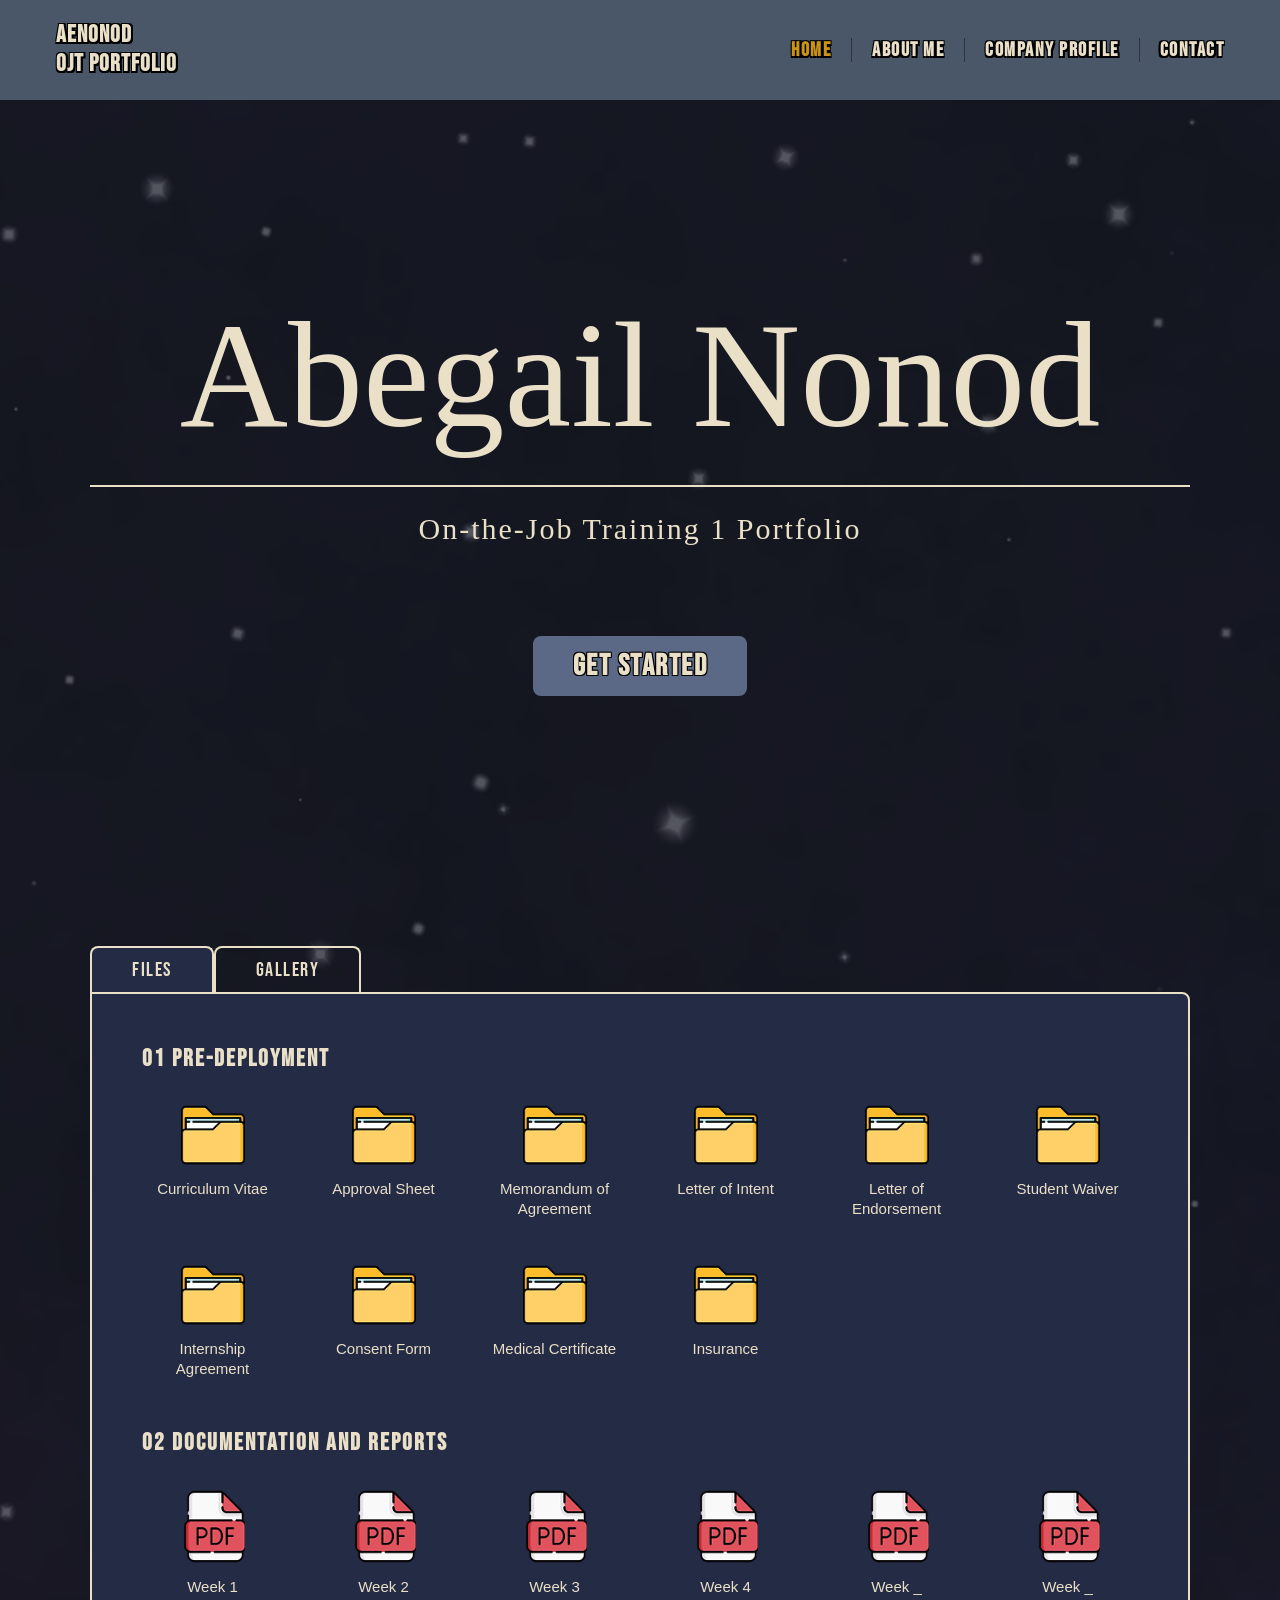
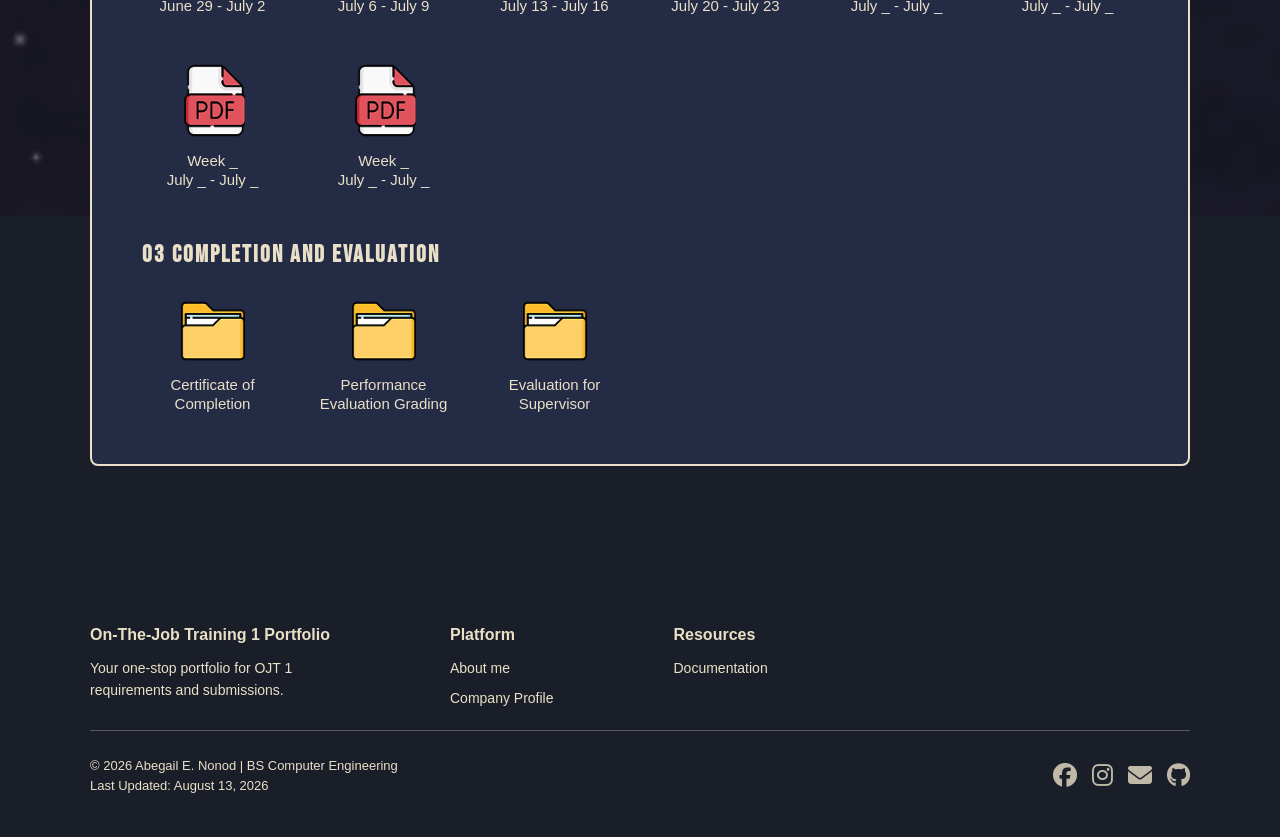
==== commit 48c82810: "feat(company): added company profile tab" ====
--- a/index.html
+++ b/index.html
@@ -30,7 +30,7 @@
         </nav>
 
         <nav class="nav-links-right" id="nav-right">
-            <a href="homepage.html" class="active">HOME</a>
+            <a href="index.html" class="active">HOME</a>
             <a href="about.html">ABOUT ME</a>
             <a href="company.html">COMPANY PROFILE</a>
             <a href="contact.html">CONTACT</a>
@@ -1080,7 +1080,7 @@
             <div class="footer-bottom">
                 <div class="footer-copy">
                     <p>&copy; 2026 Abegail E. Nonod | BS Computer Engineering</p>
-                    <p>Last Updated: July 13, 2026</p> 
+                    <p>Last Updated: August 13, 2026</p> 
                 </div>
                 
                 <div class="footer-socials">
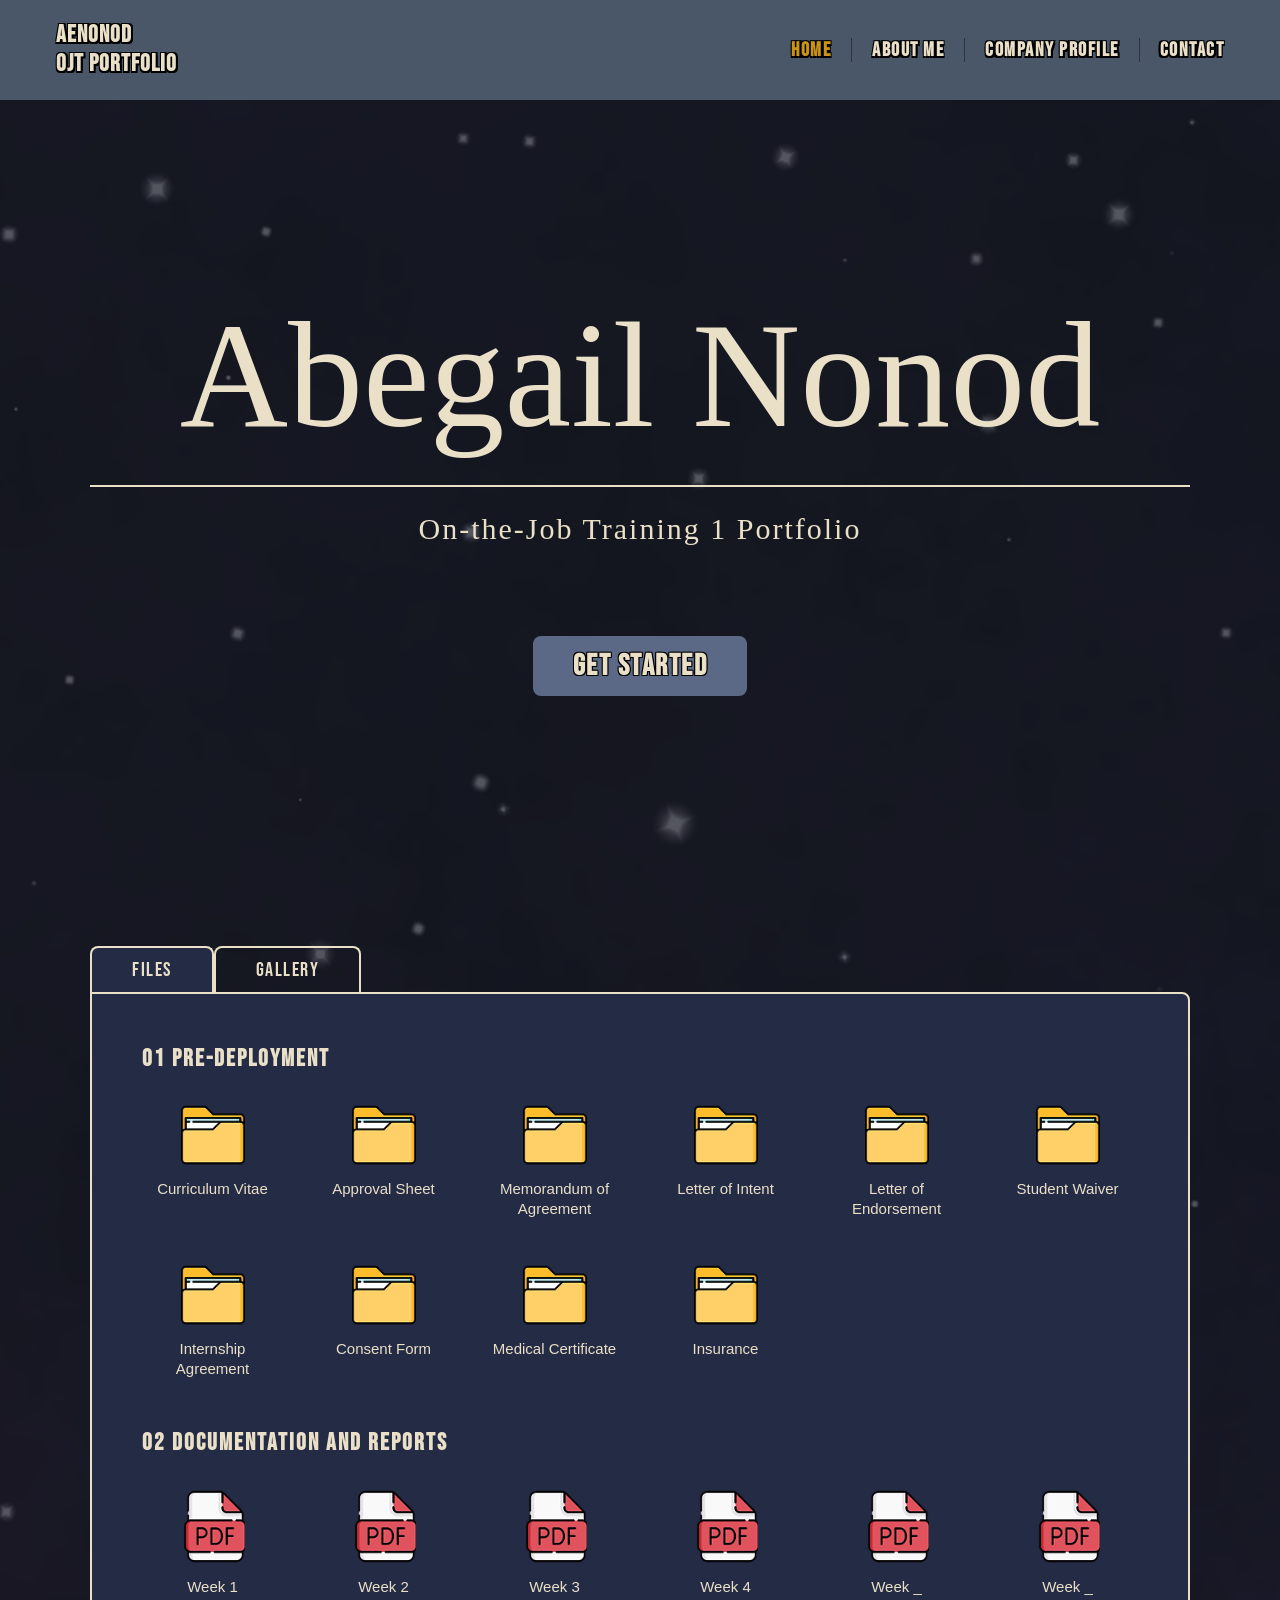
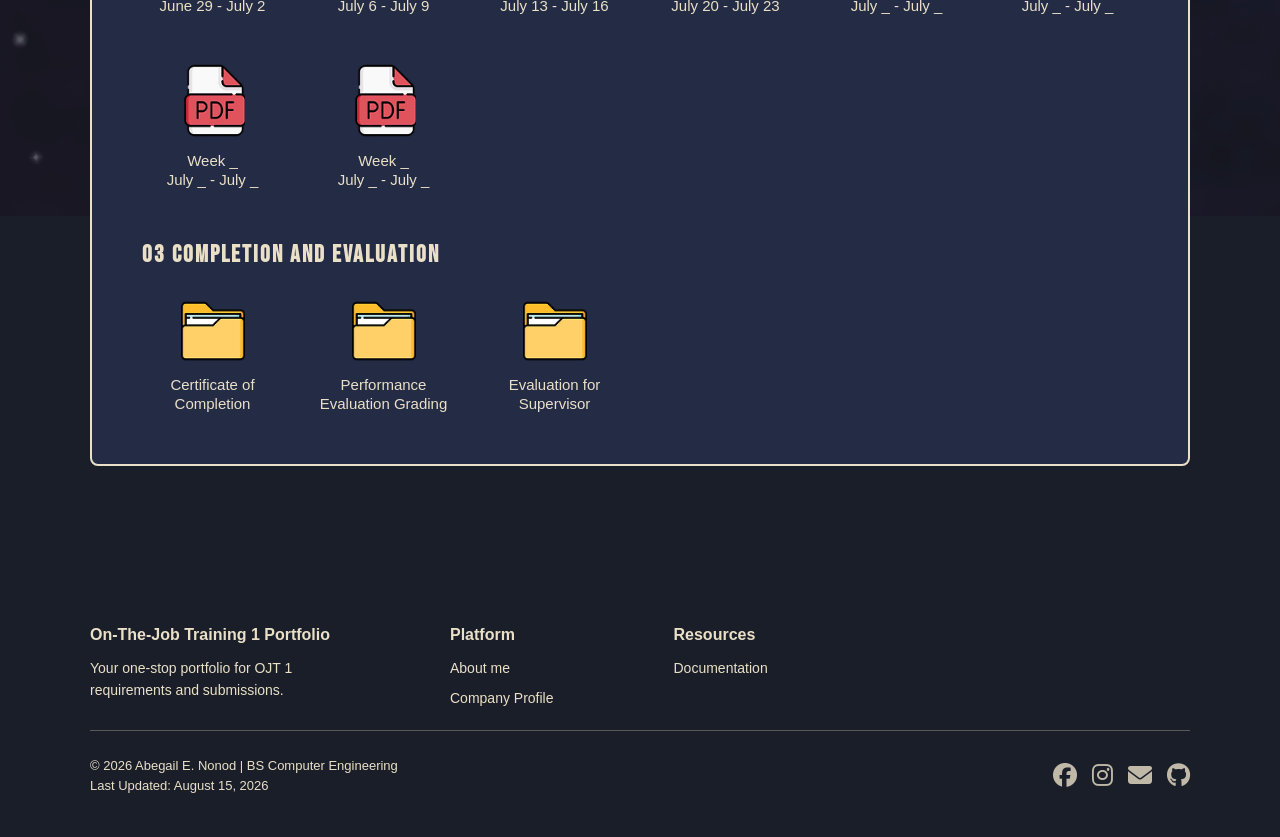
==== commit 4df5b09f: "feat(index): added consent form and internship agreement docs" ====
--- a/index.html
+++ b/index.html
@@ -108,13 +108,13 @@
                     </div>
 
                     <!-- Icon Item 7 -->
-                    <div class="icon-item">
+                    <div class="icon-item" data-pdf="assets/files/nonod_internship-agreement.pdf">
                         <img src="assets/icons/folder.png" alt="Folder Icon">
                         <p>Internship Agreement</p>
                     </div>
 
                     <!-- Icon Item 8 -->
-                    <div class="icon-item">
+                    <div class="icon-item" data-pdf="assets/files/nonod_consent-form.pdf">
                         <img src="assets/icons/folder.png" alt="Folder Icon">
                         <p>Consent Form</p>
                     </div>
@@ -1080,7 +1080,7 @@
             <div class="footer-bottom">
                 <div class="footer-copy">
                     <p>&copy; 2026 Abegail E. Nonod | BS Computer Engineering</p>
-                    <p>Last Updated: August 13, 2026</p> 
+                    <p>Last Updated: August 15, 2026</p> 
                 </div>
                 
                 <div class="footer-socials">
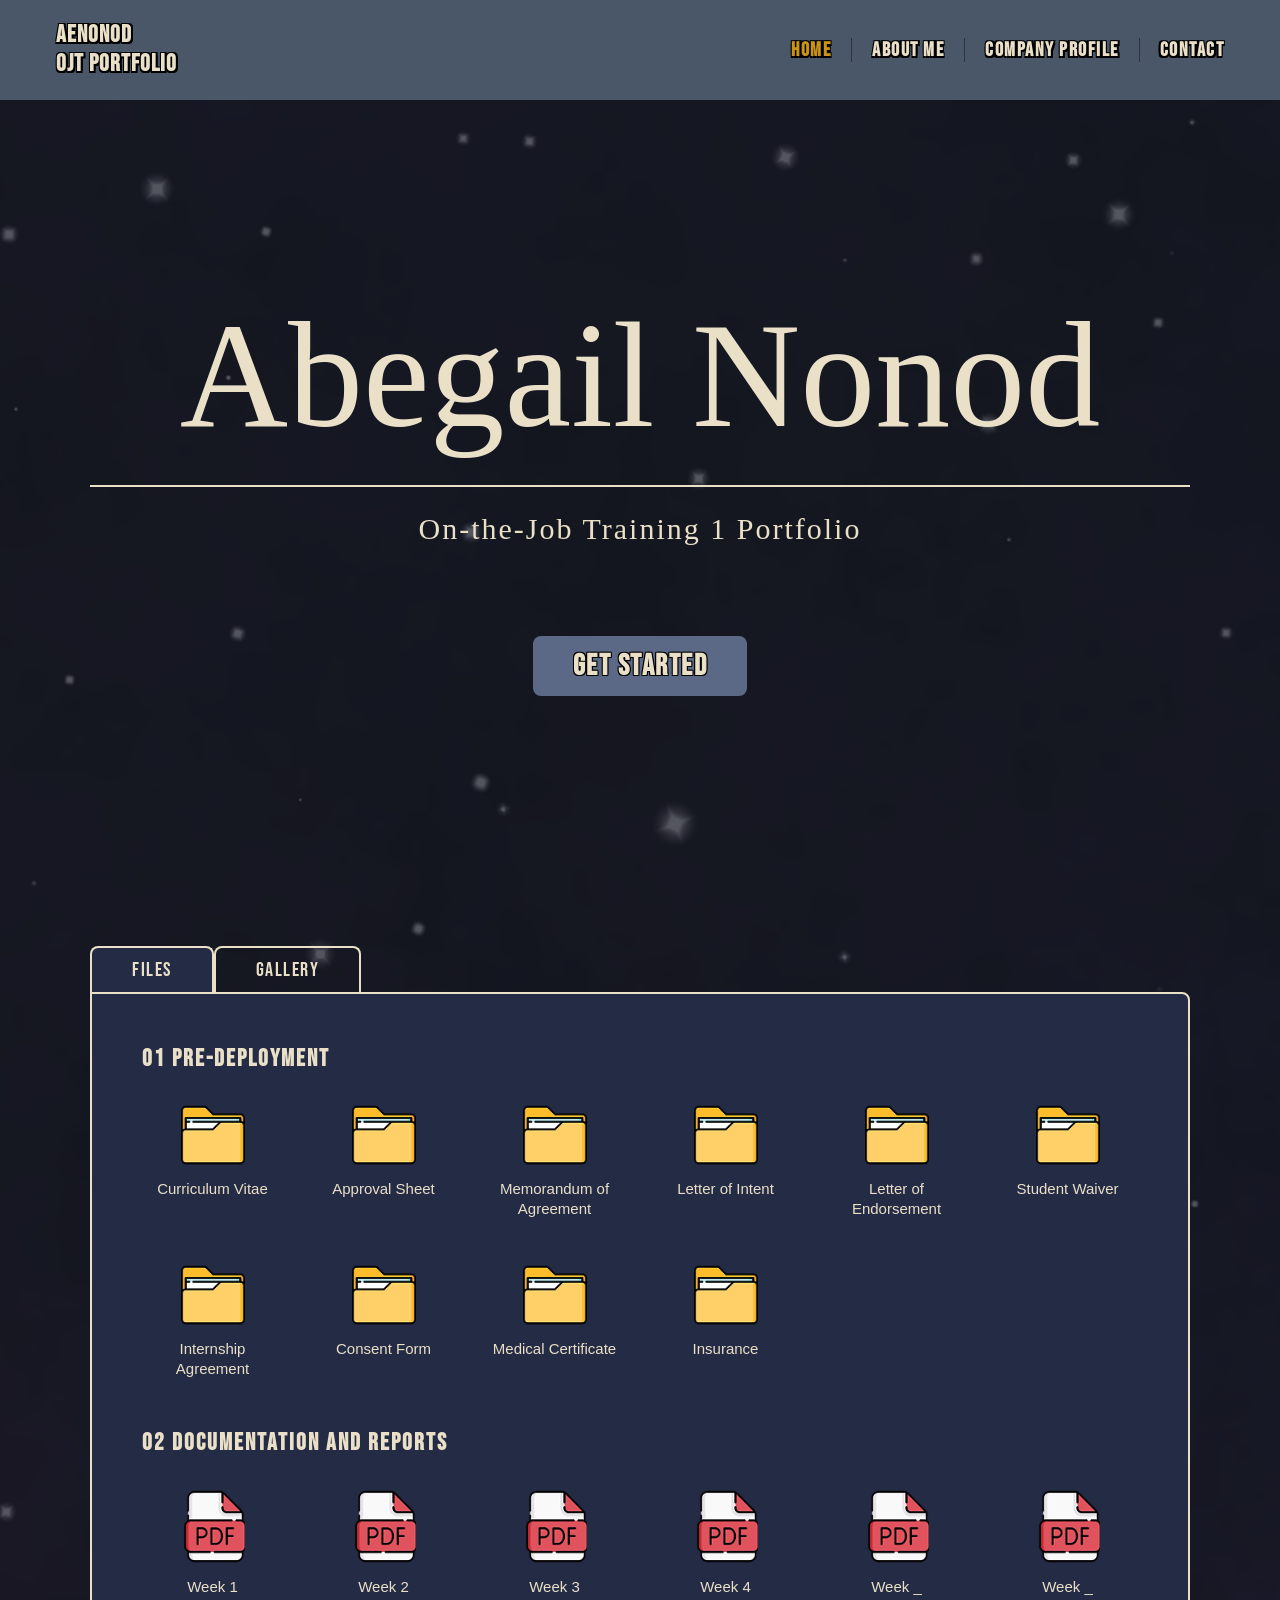
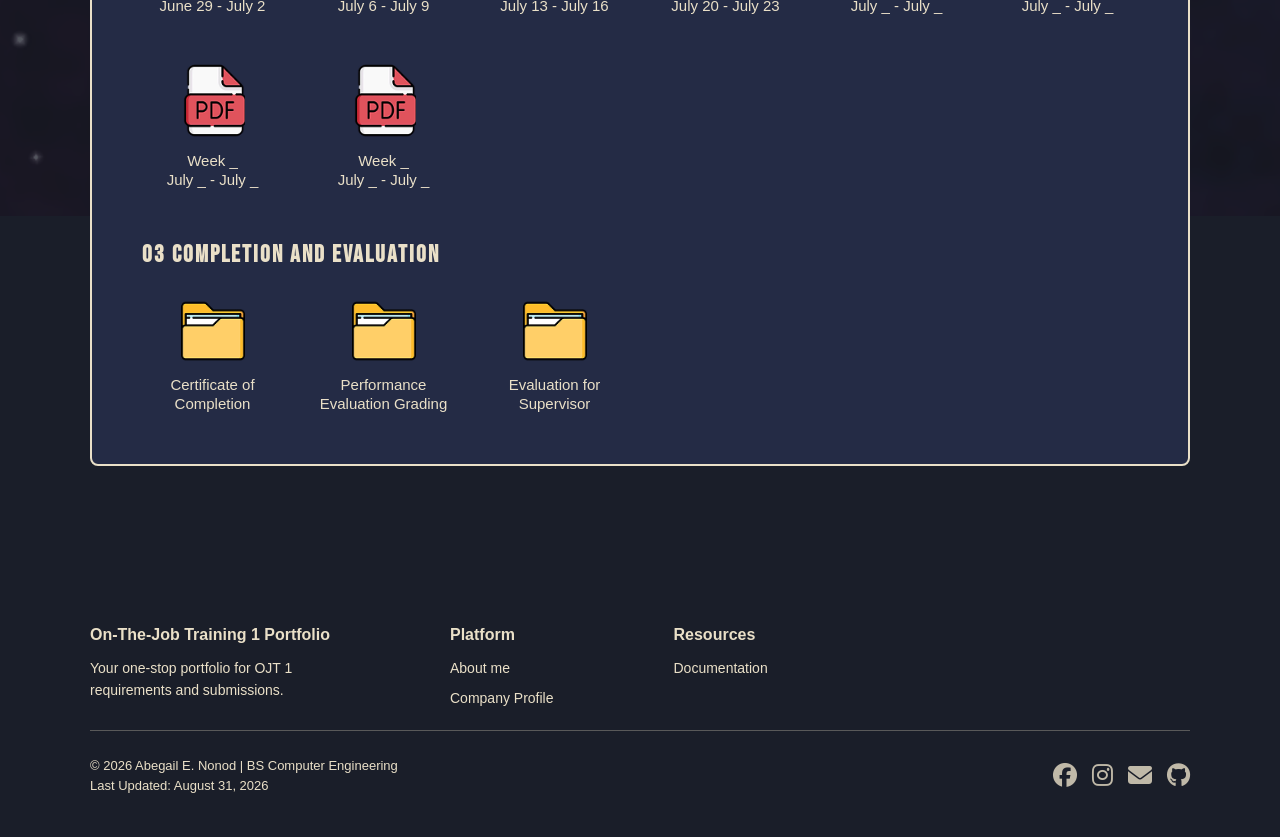
==== commit 989d3435: "feat(index): linked the approval sheet to its icon" ====
--- a/index.html
+++ b/index.html
@@ -78,7 +78,7 @@
                     </div>
                     
                     <!-- Icon Item 2 -->
-                    <div class="icon-item">
+                    <div class="icon-item pdf-trigger" data-pdf="assets/files/nonod_approval-sheet.pdf">
                         <img src="assets/icons/folder.png" alt="Folder Icon">
                         <p>Approval Sheet</p>
                     </div>
@@ -108,13 +108,13 @@
                     </div>
 
                     <!-- Icon Item 7 -->
-                    <div class="icon-item" data-pdf="assets/files/nonod_internship-agreement.pdf">
+                    <div class="icon-item pdf-trigger" data-pdf="assets/files/nonod_internship-agreement.pdf">
                         <img src="assets/icons/folder.png" alt="Folder Icon">
                         <p>Internship Agreement</p>
                     </div>
 
                     <!-- Icon Item 8 -->
-                    <div class="icon-item" data-pdf="assets/files/nonod_consent-form.pdf">
+                    <div class="icon-item pdf-trigger" data-pdf="assets/files/nonod_consent-form.pdf">
                         <img src="assets/icons/folder.png" alt="Folder Icon">
                         <p>Consent Form</p>
                     </div>
@@ -1080,7 +1080,7 @@
             <div class="footer-bottom">
                 <div class="footer-copy">
                     <p>&copy; 2026 Abegail E. Nonod | BS Computer Engineering</p>
-                    <p>Last Updated: August 15, 2026</p> 
+                    <p>Last Updated: August 31, 2026</p> 
                 </div>
                 
                 <div class="footer-socials">
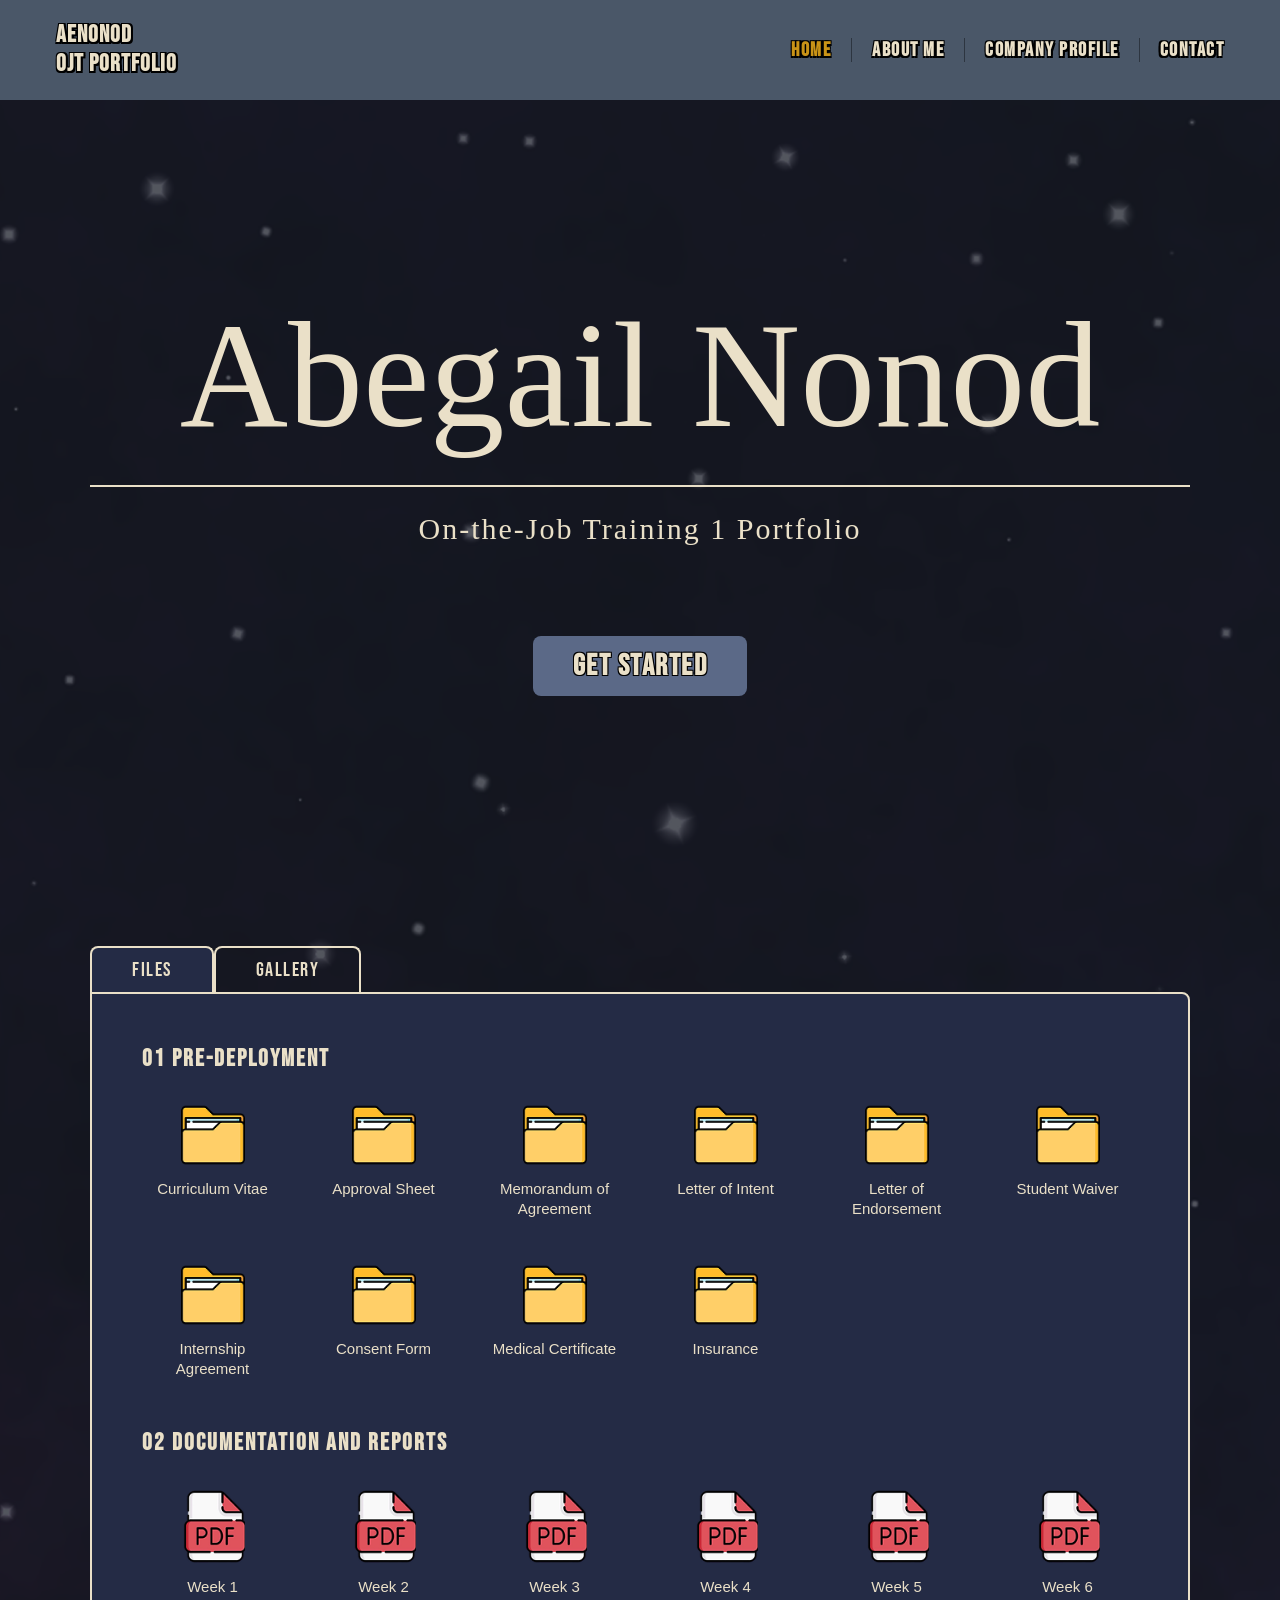
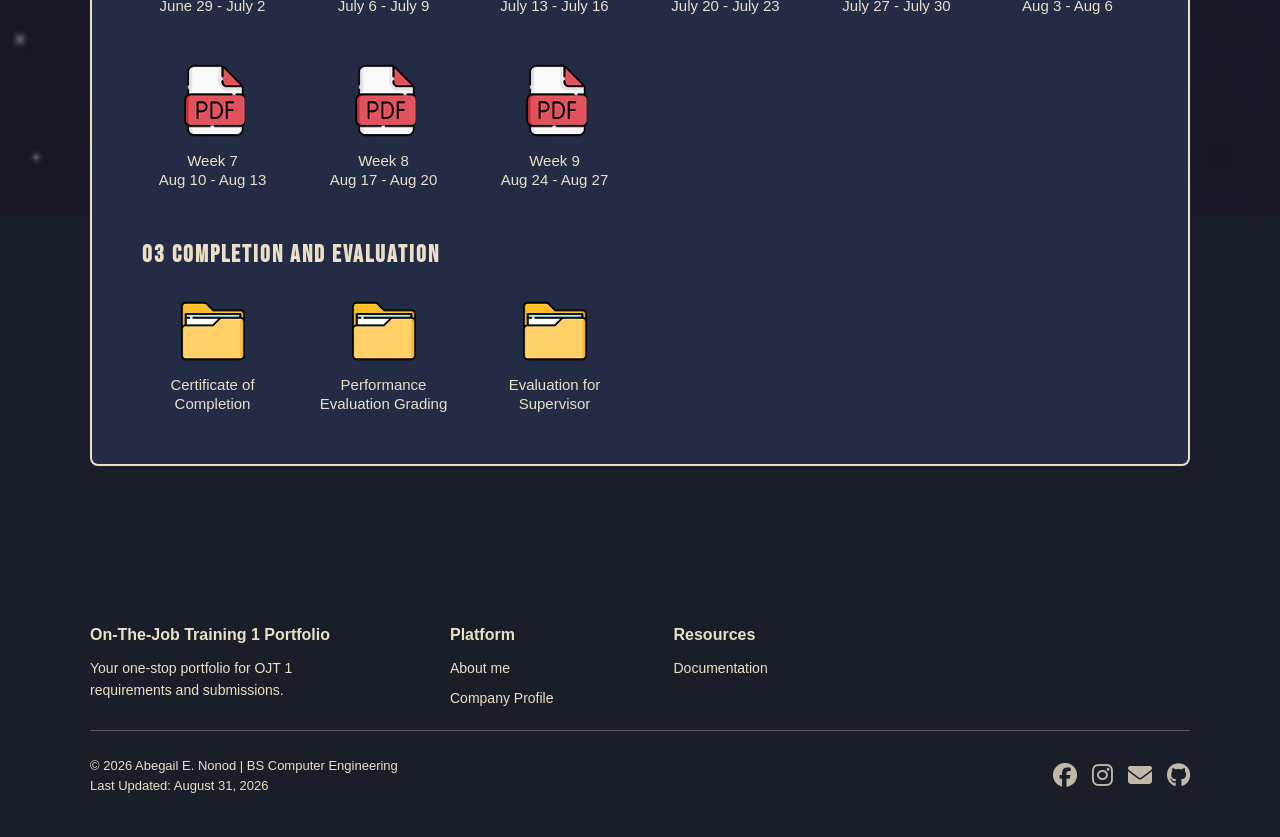
==== commit e365a62a: "feat(index): added weeks 5-9 reports" ====
--- a/index.html
+++ b/index.html
@@ -160,27 +160,33 @@
                     </div>
 
                     <!-- PDF Item 5 -->
-                    <div class="icon-item">
+                    <div class="icon-item pdf-trigger" data-pdf="assets/files/weekly-docu_week5.pdf">
                         <img src="assets/icons/pdf.png" alt="PDF Icon">
-                        <p>Week _<br>July _ - July _</p>
+                        <p>Week 5<br>July 27 - July 30</p>
                     </div>
 
                     <!-- PDF Item 6 -->
-                    <div class="icon-item">
+                    <div class="icon-item pdf-trigger" data-pdf="assets/files/weekly-docu_week6.pdf">
                         <img src="assets/icons/pdf.png" alt="PDF Icon">
-                        <p>Week _<br>July _ - July _</p>
+                        <p>Week 6<br>Aug 3 - Aug 6</p>
                     </div>
 
                     <!-- PDF Item 7 -->
-                    <div class="icon-item">
+                    <div class="icon-item pdf-trigger" data-pdf="assets/files/weekly-docu_week7.pdf">
                         <img src="assets/icons/pdf.png" alt="PDF Icon">
-                        <p>Week _<br>July _ - July _</p>
+                        <p>Week 7<br>Aug 10 - Aug 13</p>
                     </div>
 
                     <!-- PDF Item 8 -->
-                    <div class="icon-item">
+                    <div class="icon-item pdf-trigger" data-pdf="assets/files/weekly-docu_week8.pdf">
                         <img src="assets/icons/pdf.png" alt="PDF Icon">
-                        <p>Week _<br>July _ - July _</p>
+                        <p>Week 8<br>Aug 17 - Aug 20</p>
+                    </div>
+
+                    <!-- PDF Item 9 -->
+                    <div class="icon-item pdf-trigger" data-pdf="assets/files/weekly-docu_week9.pdf">
+                        <img src="assets/icons/pdf.png" alt="PDF Icon">
+                        <p>Week 9<br>Aug 24 - Aug 27</p>
                     </div>
                 </div>
 
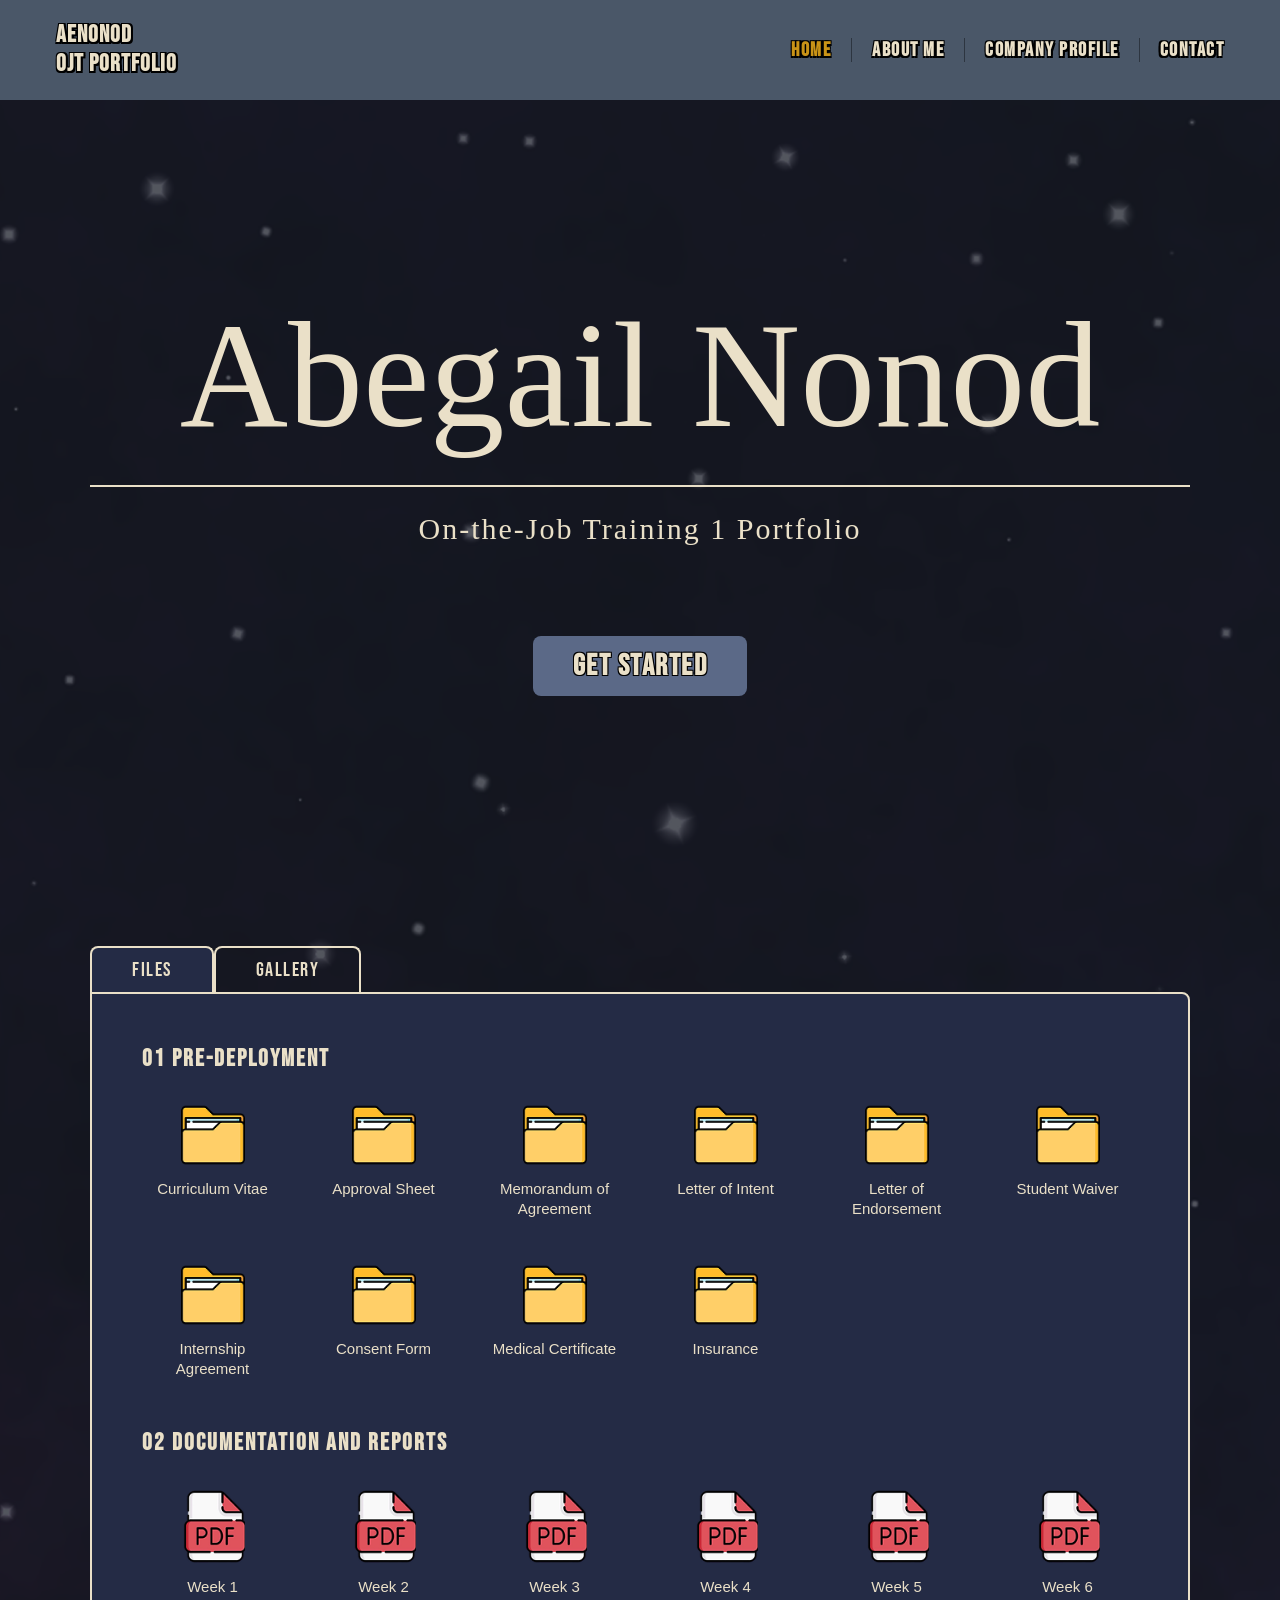
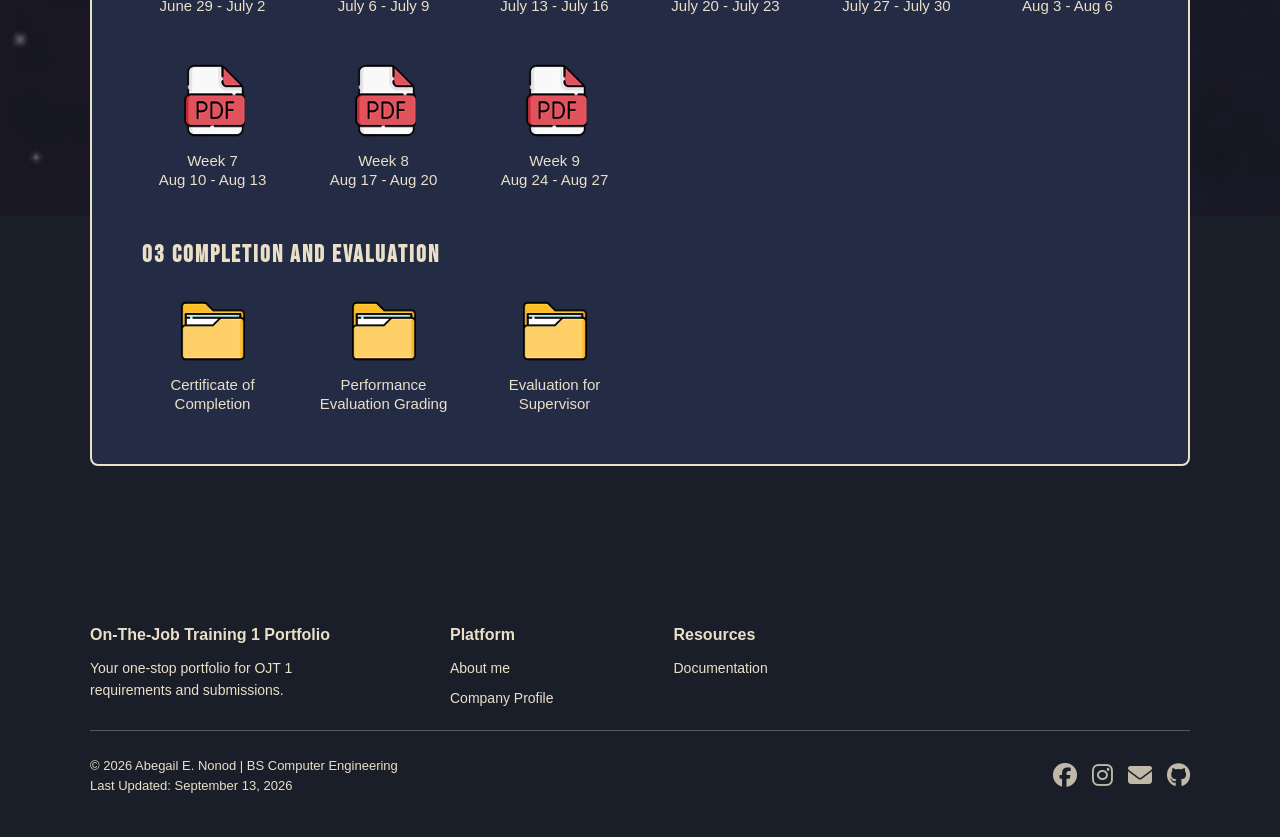
==== commit 0ba44c0a: "feat(contact): added contact me tab" ====
--- a/index.html
+++ b/index.html
@@ -1086,7 +1086,7 @@
             <div class="footer-bottom">
                 <div class="footer-copy">
                     <p>&copy; 2026 Abegail E. Nonod | BS Computer Engineering</p>
-                    <p>Last Updated: August 31, 2026</p> 
+                    <p>Last Updated: September 13, 2026</p> 
                 </div>
                 
                 <div class="footer-socials">
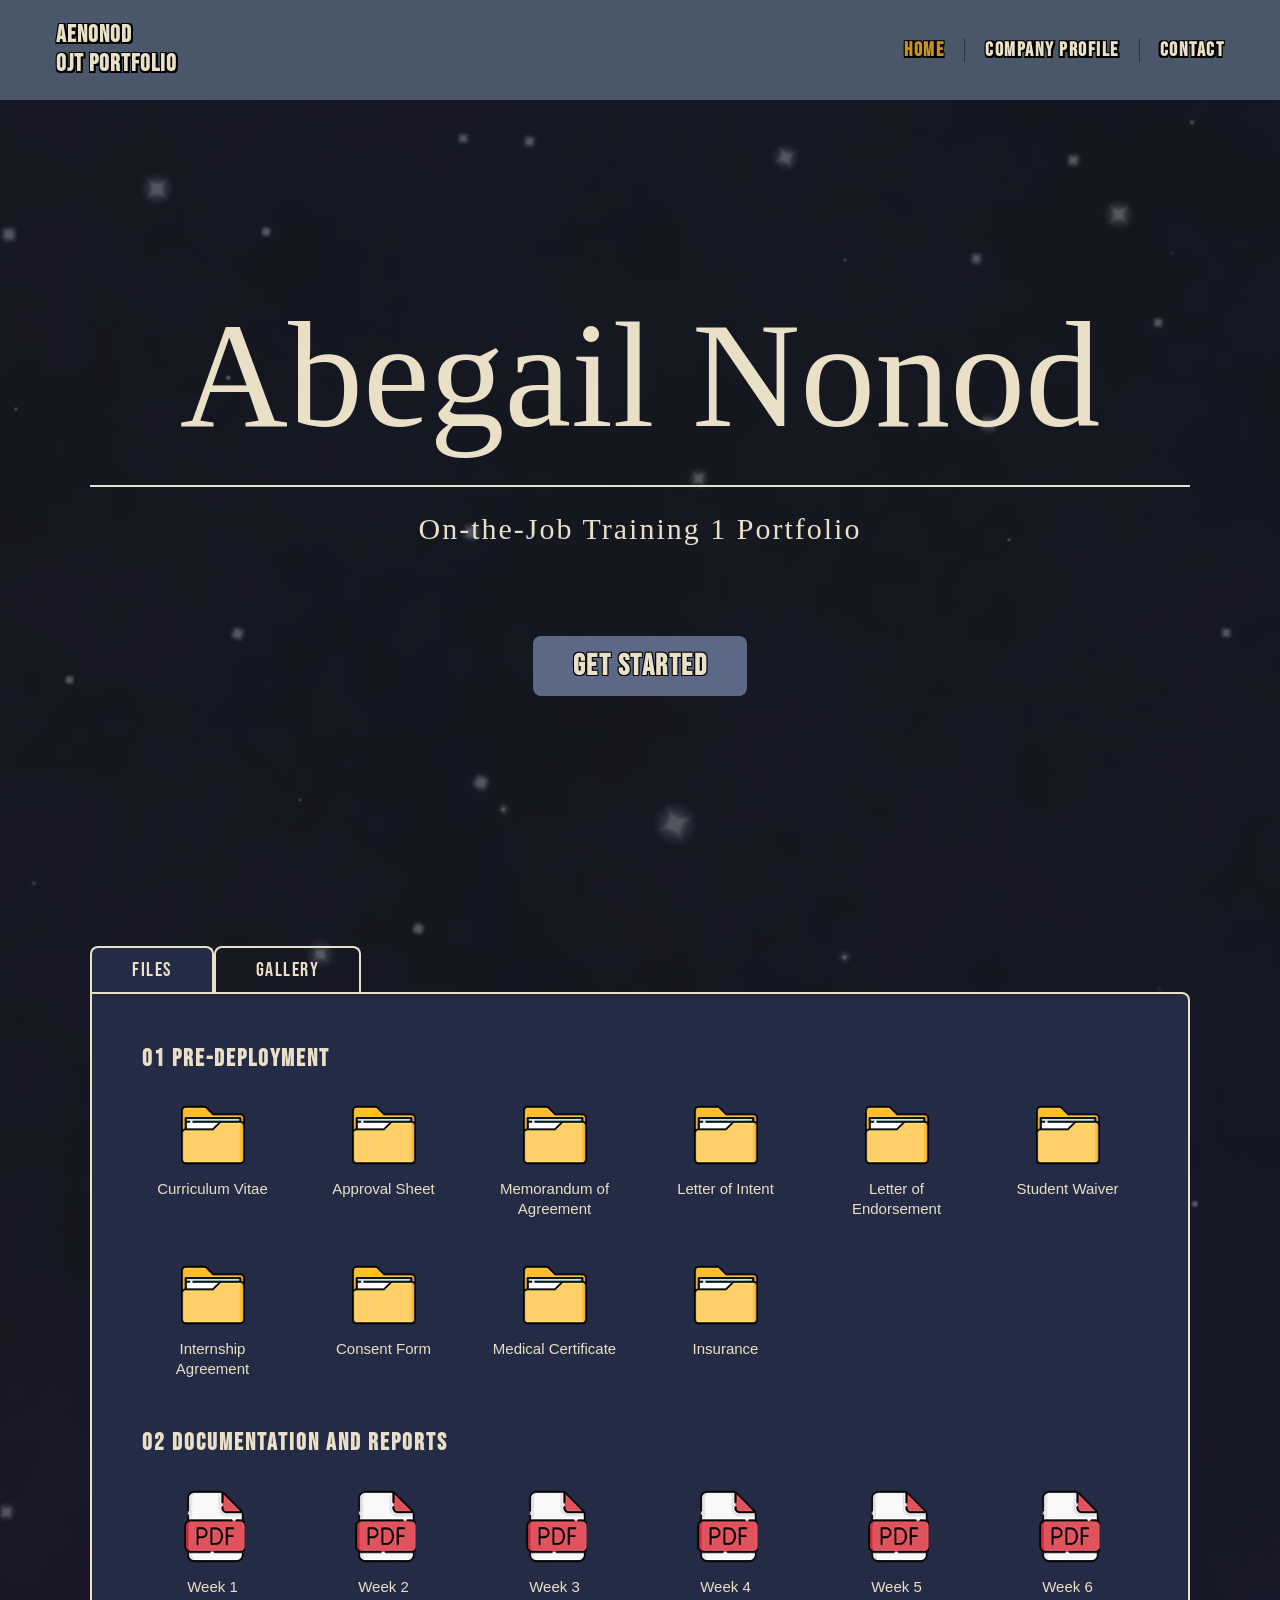
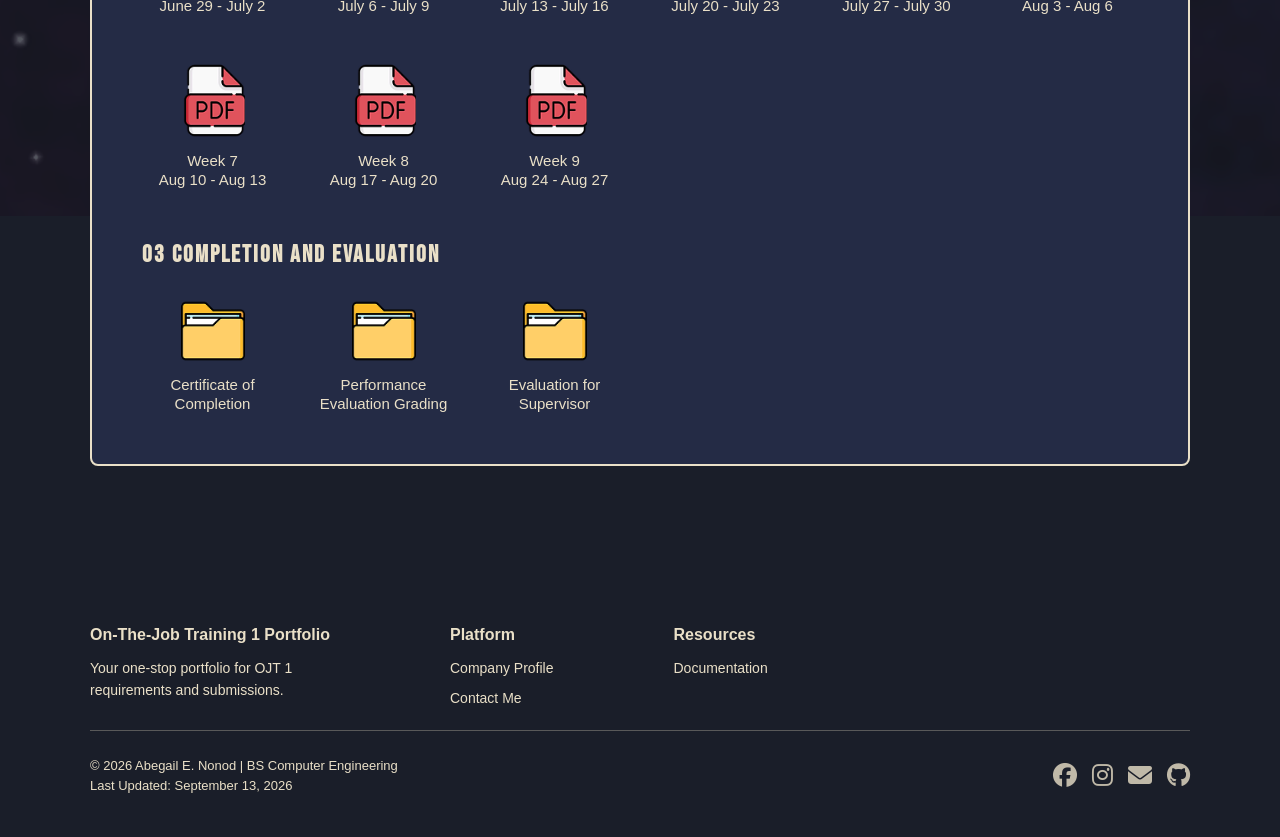
==== commit e141969a: "refactor: removed about me section and fixed company profile ui" ====
--- a/index.html
+++ b/index.html
@@ -31,7 +31,6 @@
 
         <nav class="nav-links-right" id="nav-right">
             <a href="index.html" class="active">HOME</a>
-            <a href="about.html">ABOUT ME</a>
             <a href="company.html">COMPANY PROFILE</a>
             <a href="contact.html">CONTACT</a>
         </nav>
@@ -1071,8 +1070,8 @@
 
                 <div class="footer-col">
                     <h4>Platform</h4>
-                    <a href="about.html">About me</a>
                     <a href="company.html">Company Profile</a>
+                    <a href="contact.html">Contact Me</a>
                 </div>
 
                 <div class="footer-col">
